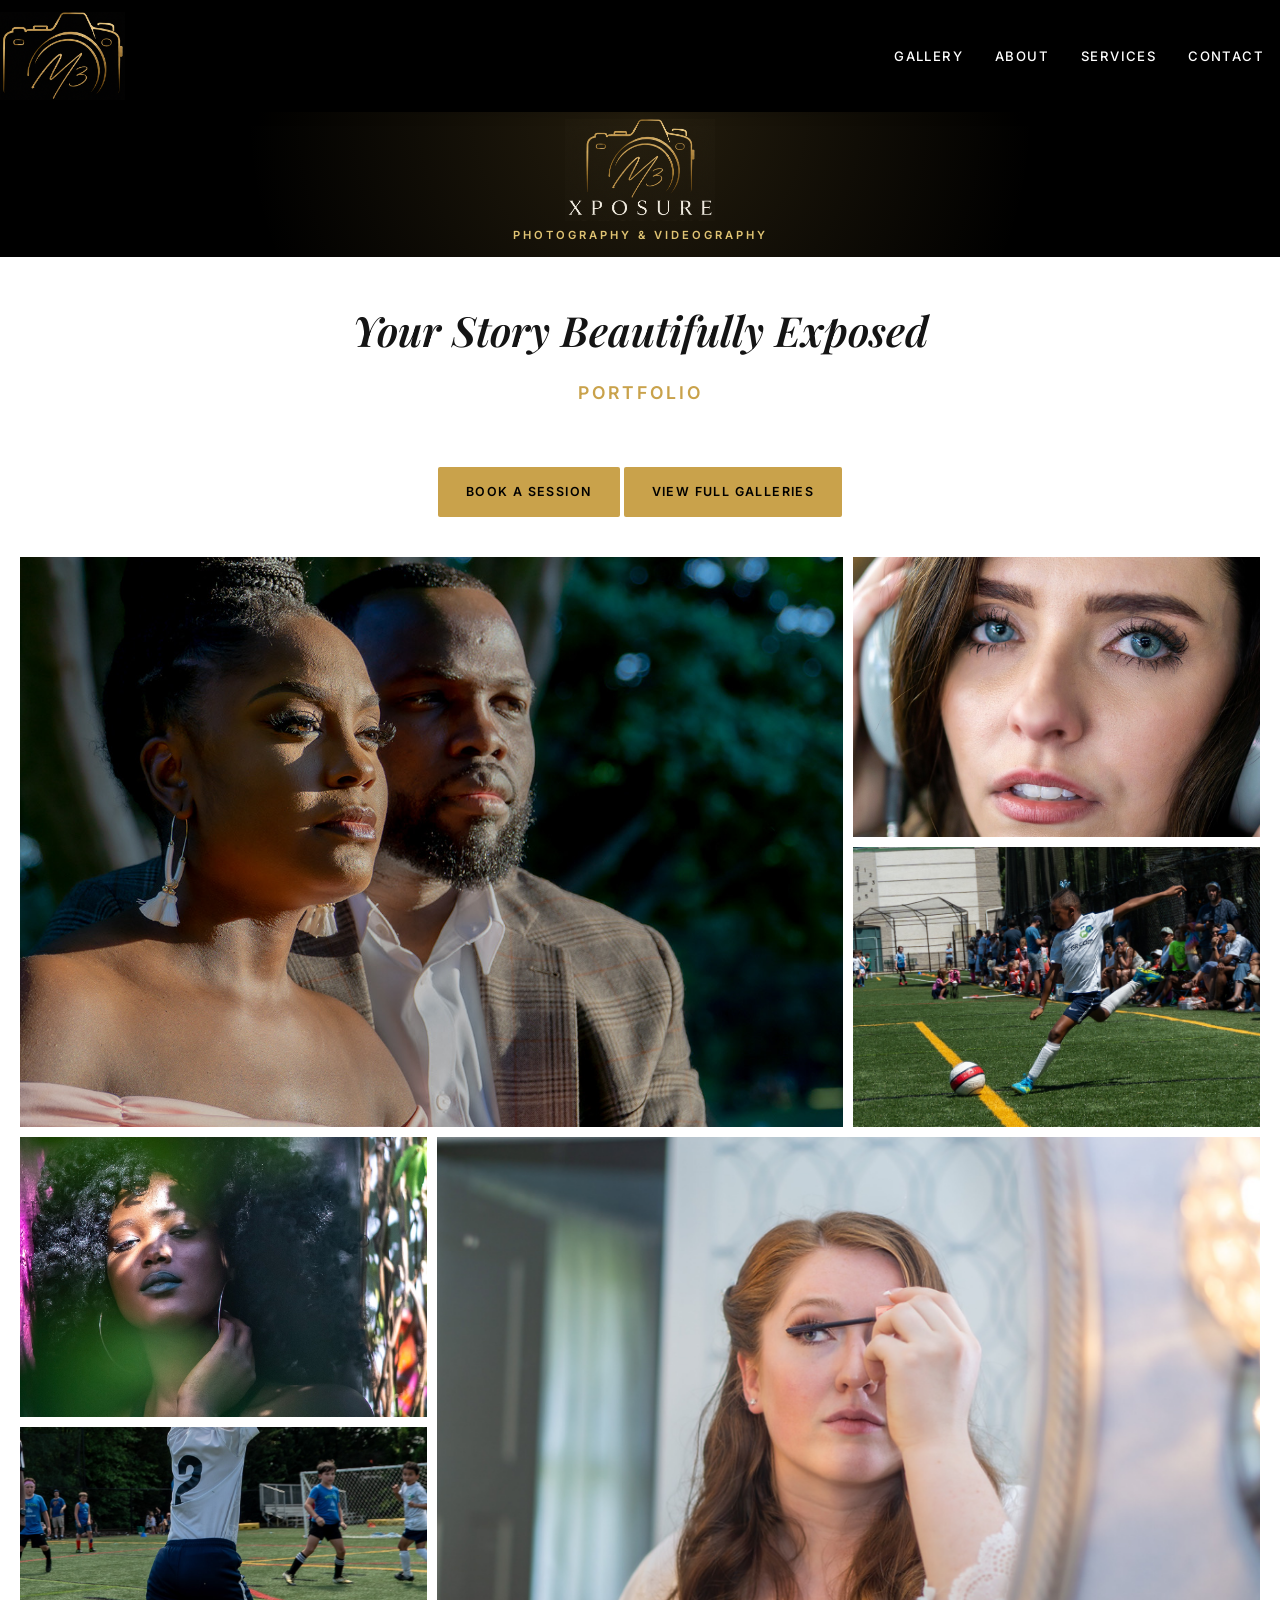
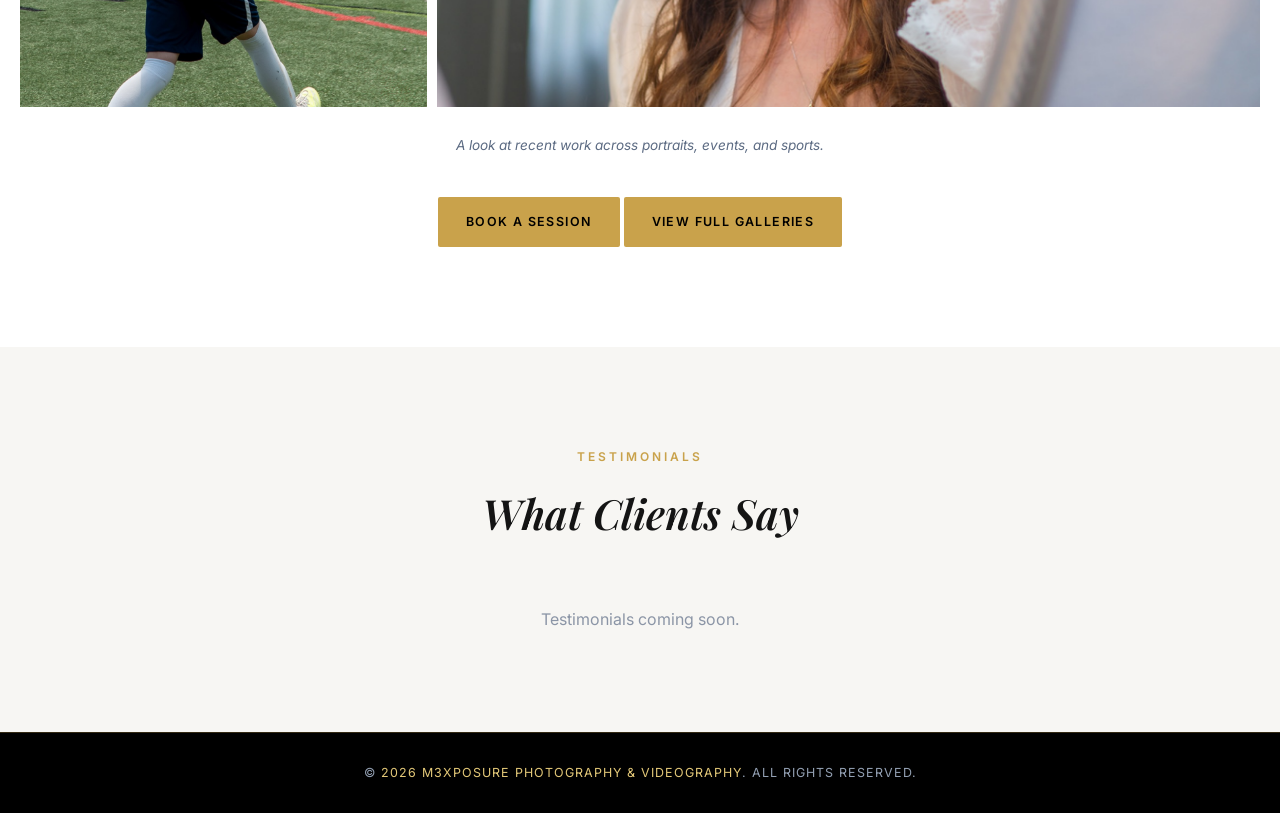
==== index.html @ 18ce94cc "Initial commit of business website Co-Authored-By: Claude Sonnet 5 <noreply@anthropic.com>" ====
<!DOCTYPE html>
<html lang="en">
<head>
<meta charset="UTF-8">
<meta name="viewport" content="width=device-width, initial-scale=1.0">
<title>M3xposure Photography & Videography</title>
<meta name="description" content="M3xposure Photography & Videography — portraits, sports, events, and video production.">
<link rel="preconnect" href="https://fonts.googleapis.com">
<link rel="preconnect" href="https://fonts.gstatic.com" crossorigin>
<link href="https://fonts.googleapis.com/css2?family=Playfair+Display:ital,wght@0,500;0,600;0,700;1,500;1,600&family=Inter:wght@400;500;600&display=swap" rel="stylesheet">
<link rel="stylesheet" href="styles.css">
</head>
<body>

<header>
  <nav>
    <a href="index.html" class="logo"><img src="images/logos/logo-icon-only.png" alt="M3xposure Photography & Videography"></a>
    <button class="nav-toggle" id="navToggle" aria-label="Toggle menu">
      <span></span><span></span><span></span>
    </button>
    <ul class="nav-links" id="navLinks">
      <li><a href="gallery.html">Gallery</a></li>
      <li><a href="about.html">About</a></li>
      <li><a href="services.html">Services</a></li>
      <li><a href="contact.html">Contact</a></li>
    </ul>
  </nav>
</header>

<section class="hero" id="top">
  <div class="container">
    <img src="images/logos/logo-mark.png" alt="M3xposure Photography & Videography" class="hero-logo">
    <div class="hero-eyebrow">Photography &amp; Videography</div>
  </div>
</section>

<section class="gallery" id="gallery">
  <div class="container">
    <div class="section-header">
      <h2>Your Story Beautifully Exposed</h2>
      <div class="eyebrow">Portfolio</div>
    </div>

    <div style="text-align:center; margin-bottom: 40px;">
      <a href="contact.html" class="btn">Book a Session</a>
      <a href="gallery.html" class="btn">View Full Galleries</a>
    </div>

    <div class="gallery-grid">
      <a href="gallery-engagement.html" class="gallery-item teaser large">
        <img src="images/portrait-4.jpeg" alt="Couple close-up portrait" loading="eager">
        <span class="gallery-caption">Couple close-up portrait</span>
      </a>
      <a href="gallery-portraits.html" class="gallery-item teaser">
        <img src="images/portrait-1.jpeg" alt="Close-up portrait" loading="lazy">
        <span class="gallery-caption">Close-up portrait</span>
      </a>
      <a href="gallery-sports.html" class="gallery-item teaser">
        <img src="images/sports-1.jpg" alt="Youth soccer player kicking the ball" loading="lazy">
        <span class="gallery-caption">Youth soccer player kicking the ball</span>
      </a>
      <a href="gallery-portraits.html" class="gallery-item teaser">
        <img src="images/portrait-2.jpeg" alt="Moody portrait among greenery" loading="lazy">
        <span class="gallery-caption">Moody portrait among greenery</span>
      </a>
      <a href="gallery-wedding.html" class="gallery-item teaser large">
        <img src="images/event-3.jpeg" alt="Bride getting ready before the ceremony" loading="lazy">
        <span class="gallery-caption">Bride getting ready before the ceremony</span>
      </a>
      <a href="gallery-sports.html" class="gallery-item teaser">
        <img src="images/sports-2.jpg" alt="Youth soccer player throwing the ball in" loading="lazy">
        <span class="gallery-caption">Youth soccer player throwing the ball in</span>
      </a>
    </div>
    <p class="gallery-note">A look at recent work across portraits, events, and sports.</p>
    <div style="text-align:center; margin-top: 40px;">
      <a href="contact.html" class="btn">Book a Session</a>
      <a href="gallery.html" class="btn">View Full Galleries</a>
    </div>
  </div>
</section>

<section class="testimonials">
  <div class="container">
    <div class="section-header">
      <div class="eyebrow">Testimonials</div>
      <h2>What Clients Say</h2>
    </div>
    <div class="testimonials-grid" id="testimonialsContainer">
      <p style="text-align:center; color:#8b95a6;">Loading testimonials&hellip;</p>
    </div>
  </div>
</section>

<footer>
  &copy; <span id="year"></span> <span>M3xposure Photography &amp; Videography</span>. All rights reserved.
</footer>

<script>
  document.getElementById('year').textContent = new Date().getFullYear();
  const navToggle = document.getElementById('navToggle');
  const navLinks = document.getElementById('navLinks');
  navToggle.addEventListener('click', () => navLinks.classList.toggle('open'));
  navLinks.querySelectorAll('a').forEach(a => a.addEventListener('click', () => navLinks.classList.remove('open')));

  // Scroll-reveal for gallery teaser tiles
  const galleryItems = Array.from(document.querySelectorAll('.gallery-item'));
  galleryItems.forEach((item, i) => {
    item.style.transitionDelay = `${Math.min(i, 8) * 60}ms`;
  });
  const revealObserver = new IntersectionObserver((entries) => {
    entries.forEach(entry => {
      if (entry.isIntersecting) {
        entry.target.classList.add('in-view');
        revealObserver.unobserve(entry.target);
      }
    });
  }, { threshold: 0.15 });
  galleryItems.forEach(item => revealObserver.observe(item));

  // Testimonials are managed in a Google Sheet and pulled in live.
  // Sheet: https://docs.google.com/spreadsheets/d/1S-vh4i9EwdveMqgBvm0Lx_G8sCUPp89YE8kGqZg_XdQ/edit
  const TESTIMONIALS_CSV_URL = 'https://docs.google.com/spreadsheets/d/1S-vh4i9EwdveMqgBvm0Lx_G8sCUPp89YE8kGqZg_XdQ/export?format=csv';

  function parseCSV(text) {
    const rows = [];
    let row = [], field = '', inQuotes = false;
    for (let i = 0; i < text.length; i++) {
      const c = text[i];
      if (inQuotes) {
        if (c === '"') {
          if (text[i + 1] === '"') { field += '"'; i++; }
          else { inQuotes = false; }
        } else {
          field += c;
        }
      } else if (c === '"') {
        inQuotes = true;
      } else if (c === ',') {
        row.push(field); field = '';
      } else if (c === '\n') {
        row.push(field); rows.push(row); row = []; field = '';
      } else if (c === '\r') {
        // skip
      } else {
        field += c;
      }
    }
    if (field.length || row.length) { row.push(field); rows.push(row); }
    return rows.filter(r => r.some(cell => cell.trim() !== ''));
  }

  function escapeHTML(str) {
    return String(str).replace(/[&<>"']/g, (c) => ({
      '&': '&amp;', '<': '&lt;', '>': '&gt;', '"': '&quot;', "'": '&#39;'
    }[c]));
  }

  function renderTestimonials(rows) {
    const header = rows[0].map(h => h.trim().toLowerCase());
    const idx = {
      name: header.indexOf('name'),
      type: header.indexOf('sessiontype'),
      quote: header.indexOf('quote')
    };
    const container = document.getElementById('testimonialsContainer');
    container.innerHTML = rows.slice(1).map((r) => {
      const name = (r[idx.name] || '').trim();
      const type = (r[idx.type] || '').trim();
      const quote = (r[idx.quote] || '').trim();
      return `<div class="testimonial-card">
        <p class="testimonial-quote">&ldquo;${escapeHTML(quote)}&rdquo;</p>
        <span class="testimonial-name">${escapeHTML(name)}</span>
        ${type ? `<span class="testimonial-type">${escapeHTML(type)}</span>` : ''}
      </div>`;
    }).join('');
  }

  fetch(TESTIMONIALS_CSV_URL + '&_=' + Date.now())
    .then((res) => {
      if (!res.ok) throw new Error('Network response was not ok');
      return res.text();
    })
    .then((text) => renderTestimonials(parseCSV(text)))
    .catch(() => {
      document.getElementById('testimonialsContainer').innerHTML =
        '<p style="text-align:center; color:#8b95a6;">Testimonials coming soon.</p>';
    });
</script>

</body>
</html>
---- styles.css ----
:root {
  --navy: #141414;
  --navy-dark: #000000;
  --gold: #c9a24b;
  --gold-light: #e3c878;
  --white: #ffffff;
  --off-white: #f7f6f3;
  --text-muted: #5b6a82;
}

* { box-sizing: border-box; margin: 0; padding: 0; }

html { scroll-behavior: smooth; }

body {
  font-family: 'Inter', -apple-system, BlinkMacSystemFont, sans-serif;
  color: var(--navy);
  background: var(--white);
  line-height: 1.6;
}

h1, h2, h3 {
  font-family: 'Playfair Display', serif;
  font-weight: 600;
}

a { text-decoration: none; color: inherit; }

img { max-width: 100%; display: block; }

.container {
  max-width: 1100px;
  margin: 0 auto;
  padding: 0 24px;
}

/* NAV */
header {
  position: sticky;
  top: 0;
  z-index: 100;
  background: var(--navy-dark);
  box-shadow: 0 2px 12px rgba(0,0,0,0.15);
}

nav {
  display: flex;
  align-items: center;
  justify-content: space-between;
  max-width: 1300px;
  margin: 0 auto;
  padding: 12px 16px;
}

.logo {
  display: flex;
  align-items: center;
  margin-left: -16px;
}

.logo img {
  height: 88px;
  width: auto;
  display: block;
}

.nav-links {
  display: flex;
  gap: 32px;
  list-style: none;
}

.nav-links a {
  color: var(--white);
  font-weight: 500;
  font-size: 0.82rem;
  text-transform: uppercase;
  letter-spacing: 1.4px;
  transition: color 0.2s ease;
}

.nav-links a:hover { color: var(--gold-light); }
.nav-links a.active { color: var(--gold-light); }

.nav-toggle {
  display: none;
  flex-direction: column;
  gap: 5px;
  background: none;
  border: none;
  cursor: pointer;
  padding: 4px;
}

.nav-toggle span {
  width: 24px;
  height: 2px;
  background: var(--white);
  display: block;
}

/* HERO */
.hero {
  background: #000;
  color: var(--white);
  text-align: center;
  padding: 7px 24px 6px;
  position: relative;
  overflow: hidden;
}

.hero::after {
  content: "";
  position: absolute;
  inset: 0;
  background: radial-gradient(circle at 50% 0%, rgba(201,162,75,0.18), transparent 60%);
  pointer-events: none;
}

.hero-eyebrow {
  color: var(--gold-light);
  letter-spacing: 3px;
  text-transform: uppercase;
  font-size: 0.7rem;
  font-weight: 600;
  margin-bottom: 6px;
  position: relative;
}

.hero h1 {
  font-family: 'Playfair Display', serif;
  font-style: italic;
  font-size: clamp(1.5rem, 3.2vw, 2.3rem);
  font-weight: 600;
  margin-bottom: 10px;
  letter-spacing: 0.2px;
  position: relative;
}

.hero p {
  font-size: clamp(0.68rem, 1vw, 0.78rem);
  color: #d6dce6;
  max-width: 560px;
  margin: 0 auto 14px;
  position: relative;
}

.hero-logo {
  display: block;
  width: min(150px, 28%);
  margin: 0 auto 6px;
  mix-blend-mode: screen;
  position: relative;
}

.hero .btn,
.hero .btn-outline { position: relative; }

/* Smaller hero variant used on secondary pages like Services */
.page-hero {
  padding: 40px 24px 28px;
  background-image:
    linear-gradient(180deg, rgba(0,0,0,0.72) 0%, rgba(10,10,10,0.6) 45%, rgba(0,0,0,0.88) 100%),
    url('images/portrait-2.jpeg');
  background-position: center 30%;
}

.page-hero h1 { font-size: clamp(1.5rem, 3.2vw, 2.3rem); }
.page-hero p { margin-bottom: 0; }

.hero-about {
  background-image:
    linear-gradient(180deg, rgba(0,0,0,0.72) 0%, rgba(10,10,10,0.6) 45%, rgba(0,0,0,0.88) 100%),
    url('images/event-4.jpeg');
  background-position: center 30%;
}

.hero-contact {
  background-image:
    linear-gradient(180deg, rgba(0,0,0,0.72) 0%, rgba(10,10,10,0.6) 45%, rgba(0,0,0,0.88) 100%),
    url('images/event-1.jpeg');
  background-position: center 22%;
}

.hero-gallery {
  background-image:
    linear-gradient(180deg, rgba(0,0,0,0.72) 0%, rgba(10,10,10,0.6) 45%, rgba(0,0,0,0.88) 100%),
    url('images/portrait-1.jpeg');
  background-position: center 25%;
}

.hero-portraits {
  background-image:
    linear-gradient(180deg, rgba(0,0,0,0.72) 0%, rgba(10,10,10,0.6) 45%, rgba(0,0,0,0.88) 100%),
    url('images/portrait-4.jpeg');
  background-position: center 25%;
}

.hero-sports {
  background-image:
    linear-gradient(180deg, rgba(0,0,0,0.72) 0%, rgba(10,10,10,0.6) 45%, rgba(0,0,0,0.88) 100%),
    url('images/sports-3.jpg');
  background-position: center 35%;
}

.hero-events {
  background-image:
    linear-gradient(180deg, rgba(0,0,0,0.72) 0%, rgba(10,10,10,0.6) 45%, rgba(0,0,0,0.88) 100%),
    url('images/event-5.jpeg');
  background-position: center 25%;
}

.btn {
  display: inline-block;
  background: var(--gold);
  color: var(--navy-dark);
  font-weight: 600;
  font-size: 0.78rem;
  text-transform: uppercase;
  letter-spacing: 1.4px;
  padding: 15px 28px;
  border-radius: 2px;
  transition: background 0.2s ease, transform 0.2s ease;
}

.btn:hover {
  background: var(--gold-light);
  transform: translateY(-2px);
}

.btn-outline {
  display: inline-block;
  border: 1px solid var(--gold);
  color: var(--gold-light);
  font-weight: 600;
  font-size: 0.78rem;
  text-transform: uppercase;
  letter-spacing: 1.4px;
  padding: 14px 26px;
  border-radius: 2px;
  margin-left: 14px;
  transition: background 0.2s ease;
}

.btn-outline:hover { background: rgba(201,162,75,0.12); }

/* SECTION SHARED */
section { padding: 100px 0; }

.hero + section { padding-top: 40px; }

.section-header {
  text-align: center;
  max-width: 620px;
  margin: 0 auto 60px;
}

.eyebrow {
  color: var(--gold);
  text-transform: uppercase;
  letter-spacing: 3px;
  font-size: 0.75rem;
  font-weight: 600;
  margin-bottom: 14px;
}

#gallery .eyebrow { font-size: 1.1rem; }

.section-header h2 {
  font-size: clamp(1.9rem, 3.5vw, 2.6rem);
  font-style: italic;
  margin-bottom: 16px;
}

.section-header p { color: var(--text-muted); font-size: 1.05rem; }

/* ABOUT */
.about {
  background: var(--off-white);
}

.about-content {
  max-width: 700px;
  margin: 0 auto;
  text-align: center;
}

.about-content p {
  color: var(--text-muted);
  font-size: 1.08rem;
  margin-bottom: 20px;
}

.about-stats {
  display: flex;
  justify-content: center;
  margin-top: 52px;
  flex-wrap: wrap;
}

.stat {
  padding: 0 40px;
  border-left: 1px solid #ddd8cc;
}

.stat:first-child { border-left: none; }

.stat h3 {
  color: var(--navy);
  font-size: 2.1rem;
  font-style: italic;
  font-weight: 600;
}

.stat span {
  color: var(--gold);
  font-weight: 600;
  font-size: 0.78rem;
  text-transform: uppercase;
  letter-spacing: 1.4px;
}

/* GALLERY */
.gallery { background: var(--white); }

#gallery .container {
  max-width: 1440px;
  padding: 0 20px;
}

#gallery .gallery-grid {
  grid-auto-rows: 280px;
}

.gallery-grid {
  display: grid;
  grid-template-columns: repeat(3, 1fr);
  grid-auto-rows: 240px;
  grid-auto-flow: dense;
  gap: 10px;
}

.gallery-item {
  position: relative;
  display: block;
  overflow: hidden;
  cursor: zoom-in;
  opacity: 0;
  transform: translateY(24px);
  transition: opacity 0.6s ease, transform 0.6s ease, box-shadow 0.3s ease;
}

.gallery-item.teaser { cursor: pointer; }

.gallery-item.in-view {
  opacity: 1;
  transform: translateY(0);
}

.gallery-item.large { grid-column: span 2; grid-row: span 2; }

.gallery-item:hover { box-shadow: 0 16px 34px rgba(0,0,0,0.4); }

.gallery-item img {
  position: absolute;
  inset: 0;
  width: 100%;
  height: 100%;
  object-fit: cover;
  object-position: center;
  transition: transform 0.5s ease;
}

.gallery-item::after {
  content: "";
  position: absolute;
  inset: 0;
  background: linear-gradient(180deg, transparent 55%, rgba(0,0,0,0.8) 100%);
  opacity: 0;
  transition: opacity 0.3s ease;
  pointer-events: none;
}

.gallery-item:hover::after,
.gallery-item:focus-visible::after {
  opacity: 1;
}

.gallery-caption {
  position: absolute;
  left: 18px;
  right: 18px;
  bottom: 16px;
  z-index: 1;
  color: var(--white);
  font-size: 0.85rem;
  font-weight: 500;
  opacity: 0;
  transform: translateY(8px);
  transition: opacity 0.3s ease, transform 0.3s ease;
  pointer-events: none;
}

.gallery-item:hover .gallery-caption,
.gallery-item:focus-visible .gallery-caption {
  opacity: 1;
  transform: translateY(0);
}

.gallery-item img[src*="portrait-1"] { object-position: 53% 32%; }

.gallery-item:hover img { transform: scale(1.06); }

.gallery-note {
  text-align: center;
  color: var(--text-muted);
  font-size: 0.85rem;
  margin-top: 28px;
  font-style: italic;
}

/* LIGHTBOX */
.lightbox {
  position: fixed;
  inset: 0;
  background: rgba(0,0,0,0.94);
  display: none;
  align-items: center;
  justify-content: center;
  z-index: 1000;
  padding: 40px;
}

.lightbox.open { display: flex; }

.lightbox img {
  max-width: 100%;
  max-height: 86vh;
  object-fit: contain;
  box-shadow: 0 20px 60px rgba(0,0,0,0.5);
}

.lightbox-close,
.lightbox-prev,
.lightbox-next {
  position: absolute;
  background: none;
  border: none;
  color: var(--white);
  font-family: 'Playfair Display', serif;
  cursor: pointer;
  opacity: 0.75;
  transition: opacity 0.2s ease;
}

.lightbox-close:hover,
.lightbox-prev:hover,
.lightbox-next:hover { opacity: 1; color: var(--gold-light); }

.lightbox-close {
  top: 24px;
  right: 32px;
  font-size: 2rem;
}

.lightbox-prev,
.lightbox-next {
  top: 50%;
  transform: translateY(-50%);
  font-size: 2.4rem;
  padding: 12px;
}

.lightbox-prev { left: 12px; }
.lightbox-next { right: 12px; }

/* GALLERY CATEGORY HUB */
.category-grid {
  display: flex;
  flex-wrap: wrap;
  justify-content: center;
  gap: 20px;
}

.category-card {
  flex: 0 1 calc((100% - 40px) / 3);
  position: relative;
  display: block;
  aspect-ratio: 3 / 4;
  overflow: hidden;
  opacity: 0;
  transform: translateY(24px);
  transition: opacity 0.6s ease, transform 0.6s ease;
}

.category-card.in-view { opacity: 1; transform: translateY(0); }

.category-card img {
  position: absolute;
  inset: 0;
  width: 100%;
  height: 100%;
  object-fit: cover;
  transition: transform 0.5s ease;
}

.category-card:hover img { transform: scale(1.06); }

.category-card.placeholder {
  background: linear-gradient(160deg, var(--navy) 0%, var(--navy-dark) 100%);
  border: 1px solid rgba(201,162,75,0.3);
}

.category-card::after {
  content: "";
  position: absolute;
  inset: 0;
  background: linear-gradient(180deg, transparent 40%, rgba(0,0,0,0.8) 100%);
}

.category-label {
  position: absolute;
  left: 26px;
  right: 26px;
  bottom: 24px;
  z-index: 1;
  color: var(--white);
}

.category-label h3 {
  font-size: 1.6rem;
  font-style: italic;
  margin-bottom: 6px;
}

.category-label span {
  font-size: 0.72rem;
  text-transform: uppercase;
  letter-spacing: 1.6px;
  color: var(--gold-light);
  font-weight: 600;
}

@media (max-width: 720px) {
  .category-card { flex-basis: 100%; }
}

/* SERVICES */
.services-group { margin-bottom: 60px; }
.services-group:last-child { margin-bottom: 0; }

.services-group h3 {
  font-size: 1.2rem;
  font-style: italic;
  color: var(--navy);
  padding-bottom: 12px;
  margin-bottom: 26px;
  border-bottom: 1px solid #e7e5df;
  position: relative;
}

.services-group h3::after {
  content: "";
  position: absolute;
  left: 0;
  bottom: -1px;
  width: 46px;
  height: 2px;
  background: var(--gold);
}

.cards-grid {
  display: grid;
  grid-template-columns: repeat(auto-fit, minmax(260px, 1fr));
  gap: 1px;
  background: #e7e5df;
  border: 1px solid #e7e5df;
}

.card {
  background: var(--white);
  padding: 28px 26px;
  transition: background-color 0.3s ease, color 0.3s ease;
}

.card:hover,
.card:focus-visible {
  background-color: var(--gold);
}

.card:hover h4,
.card:hover .price,
.card:hover p,
.card:hover .note,
.card:focus-visible h4,
.card:focus-visible .price,
.card:focus-visible p,
.card:focus-visible .note {
  color: #000000;
}

.card-top {
  display: flex;
  justify-content: space-between;
  align-items: flex-start;
  gap: 12px;
  margin-bottom: 10px;
}

.card h4 {
  font-family: 'Playfair Display', serif;
  font-size: 1.15rem;
  color: var(--navy);
  font-weight: 600;
}

.price {
  color: var(--gold);
  font-weight: 600;
  font-size: 1.05rem;
  white-space: nowrap;
  font-family: 'Inter', sans-serif;
}

.card p {
  color: var(--text-muted);
  font-size: 0.92rem;
  margin-bottom: 8px;
}

.card .note {
  font-size: 0.82rem;
  color: #8b95a6;
  font-style: italic;
}

.addons-list {
  background: #e7e5df;
  border: 1px solid #e7e5df;
  display: flex;
  flex-direction: column;
  gap: 1px;
}

.addon-row {
  display: flex;
  justify-content: space-between;
  align-items: center;
  padding: 20px 26px;
  gap: 16px;
  flex-wrap: wrap;
  background: var(--white);
}

.addon-row div h4 {
  font-family: 'Playfair Display', serif;
  font-size: 1.05rem;
  color: var(--navy);
  font-weight: 600;
  margin-bottom: 4px;
}

.addon-row div p {
  font-size: 0.88rem;
  color: var(--text-muted);
}

/* TESTIMONIALS */
.testimonials { background: var(--off-white); }

.testimonials-grid {
  display: grid;
  grid-template-columns: repeat(auto-fit, minmax(280px, 1fr));
  gap: 28px;
  margin-top: 20px;
}

.testimonial-card {
  background: var(--white);
  border: 1px solid #e7e5df;
  padding: 32px 28px;
}

.testimonial-quote {
  font-family: 'Playfair Display', serif;
  font-style: italic;
  font-size: 1.05rem;
  color: var(--navy);
  line-height: 1.5;
  margin-bottom: 16px;
}

.testimonial-name {
  display: block;
  font-weight: 600;
  color: var(--navy);
  font-size: 0.92rem;
}

.testimonial-type {
  display: block;
  font-size: 0.72rem;
  text-transform: uppercase;
  letter-spacing: 1.4px;
  color: var(--gold);
  font-weight: 600;
  margin-top: 2px;
}

/* CONTACT */
.contact {
  background: linear-gradient(160deg, var(--navy) 0%, var(--navy-dark) 100%);
  color: var(--white);
  text-align: center;
}

.contact .section-header p { color: #c3cbd8; }

.contact-form {
  max-width: 640px;
  margin: 0 auto;
  text-align: left;
  background: rgba(255,255,255,0.04);
  border: 1px solid rgba(201,162,75,0.3);
  padding: 44px;
}

.form-row {
  display: grid;
  grid-template-columns: 1fr 1fr;
  gap: 20px;
}

.form-group {
  margin-bottom: 22px;
}

.form-group label {
  display: block;
  font-size: 0.75rem;
  text-transform: uppercase;
  letter-spacing: 1.4px;
  color: var(--gold-light);
  font-weight: 600;
  margin-bottom: 8px;
}

.form-group input,
.form-group select,
.form-group textarea {
  width: 100%;
  padding: 12px 14px;
  border-radius: 2px;
  border: 1px solid rgba(255,255,255,0.15);
  background: rgba(255,255,255,0.06);
  color: var(--white);
  font-family: 'Inter', sans-serif;
  font-size: 0.95rem;
}

.form-group input::placeholder,
.form-group textarea::placeholder { color: #8b95a6; }

.form-group input:focus,
.form-group select:focus,
.form-group textarea:focus {
  outline: none;
  border-color: var(--gold);
  background: rgba(255,255,255,0.09);
}

.form-group select option { background: var(--navy); color: var(--white); }

.form-group textarea { resize: vertical; min-height: 110px; }

.checkbox-group {
  display: flex;
  flex-wrap: wrap;
  gap: 10px 20px;
}

.checkbox-option {
  display: flex;
  align-items: center;
  gap: 8px;
  font-size: 0.88rem;
  color: var(--white);
  font-weight: 400;
  text-transform: none;
  letter-spacing: normal;
  cursor: pointer;
}

.checkbox-option input[type="checkbox"] {
  width: 16px;
  height: 16px;
  accent-color: var(--gold);
  cursor: pointer;
}

.contact-form .btn {
  width: 100%;
  border: none;
  cursor: pointer;
}

.form-status {
  margin-top: 16px;
  text-align: center;
  font-size: 0.9rem;
  color: var(--gold-light);
  min-height: 1.2em;
}

.contact-alt {
  text-align: center;
  margin-top: 26px;
  font-size: 0.85rem;
  color: #c3cbd8;
}

.contact-alt a { color: var(--gold-light); font-weight: 600; }

/* FOOTER */
footer {
  background: var(--navy-dark);
  color: #93a0b3;
  text-align: center;
  padding: 30px 24px;
  font-size: 0.78rem;
  text-transform: uppercase;
  letter-spacing: 1px;
  border-top: 1px solid rgba(201,162,75,0.25);
}

footer span { color: var(--gold-light); }

/* MOBILE */
@media (max-width: 720px) {
  .nav-links {
    position: absolute;
    top: 100%;
    left: 0;
    right: 0;
    background: var(--navy);
    flex-direction: column;
    align-items: center;
    gap: 0;
    max-height: 0;
    overflow: hidden;
    transition: max-height 0.3s ease;
  }
  .nav-links.open { max-height: 300px; }
  .nav-links li { width: 100%; text-align: center; }
  .nav-links a {
    display: block;
    padding: 16px;
    border-top: 1px solid rgba(255,255,255,0.08);
  }
  .nav-toggle { display: flex; }
  .hero { padding: 6px 20px 5px; }
  .btn-outline { margin-left: 0; margin-top: 12px; }
  .about-stats { gap: 8px; }
  .stat { padding: 0 20px; }
  section { padding: 68px 0; }
  .hero + section { padding-top: 26px; }
  .gallery-grid { grid-template-columns: repeat(2, 1fr); grid-auto-rows: 170px; }
  .gallery-item.large { grid-column: span 2; grid-row: span 1; }
  #gallery .container { padding: 0 12px; }
  #gallery .gallery-grid { grid-auto-rows: 190px; }
  .form-row { grid-template-columns: 1fr; }
  .contact-form { padding: 30px 22px; }
  .lightbox-prev, .lightbox-next { font-size: 1.8rem; }
  .lightbox { padding: 16px; }
}

@media (prefers-reduced-motion: reduce) {
  *, *::before, *::after {
    animation-duration: 0.01ms !important;
    animation-iteration-count: 1 !important;
    transition-duration: 0.01ms !important;
    scroll-behavior: auto !important;
  }
}
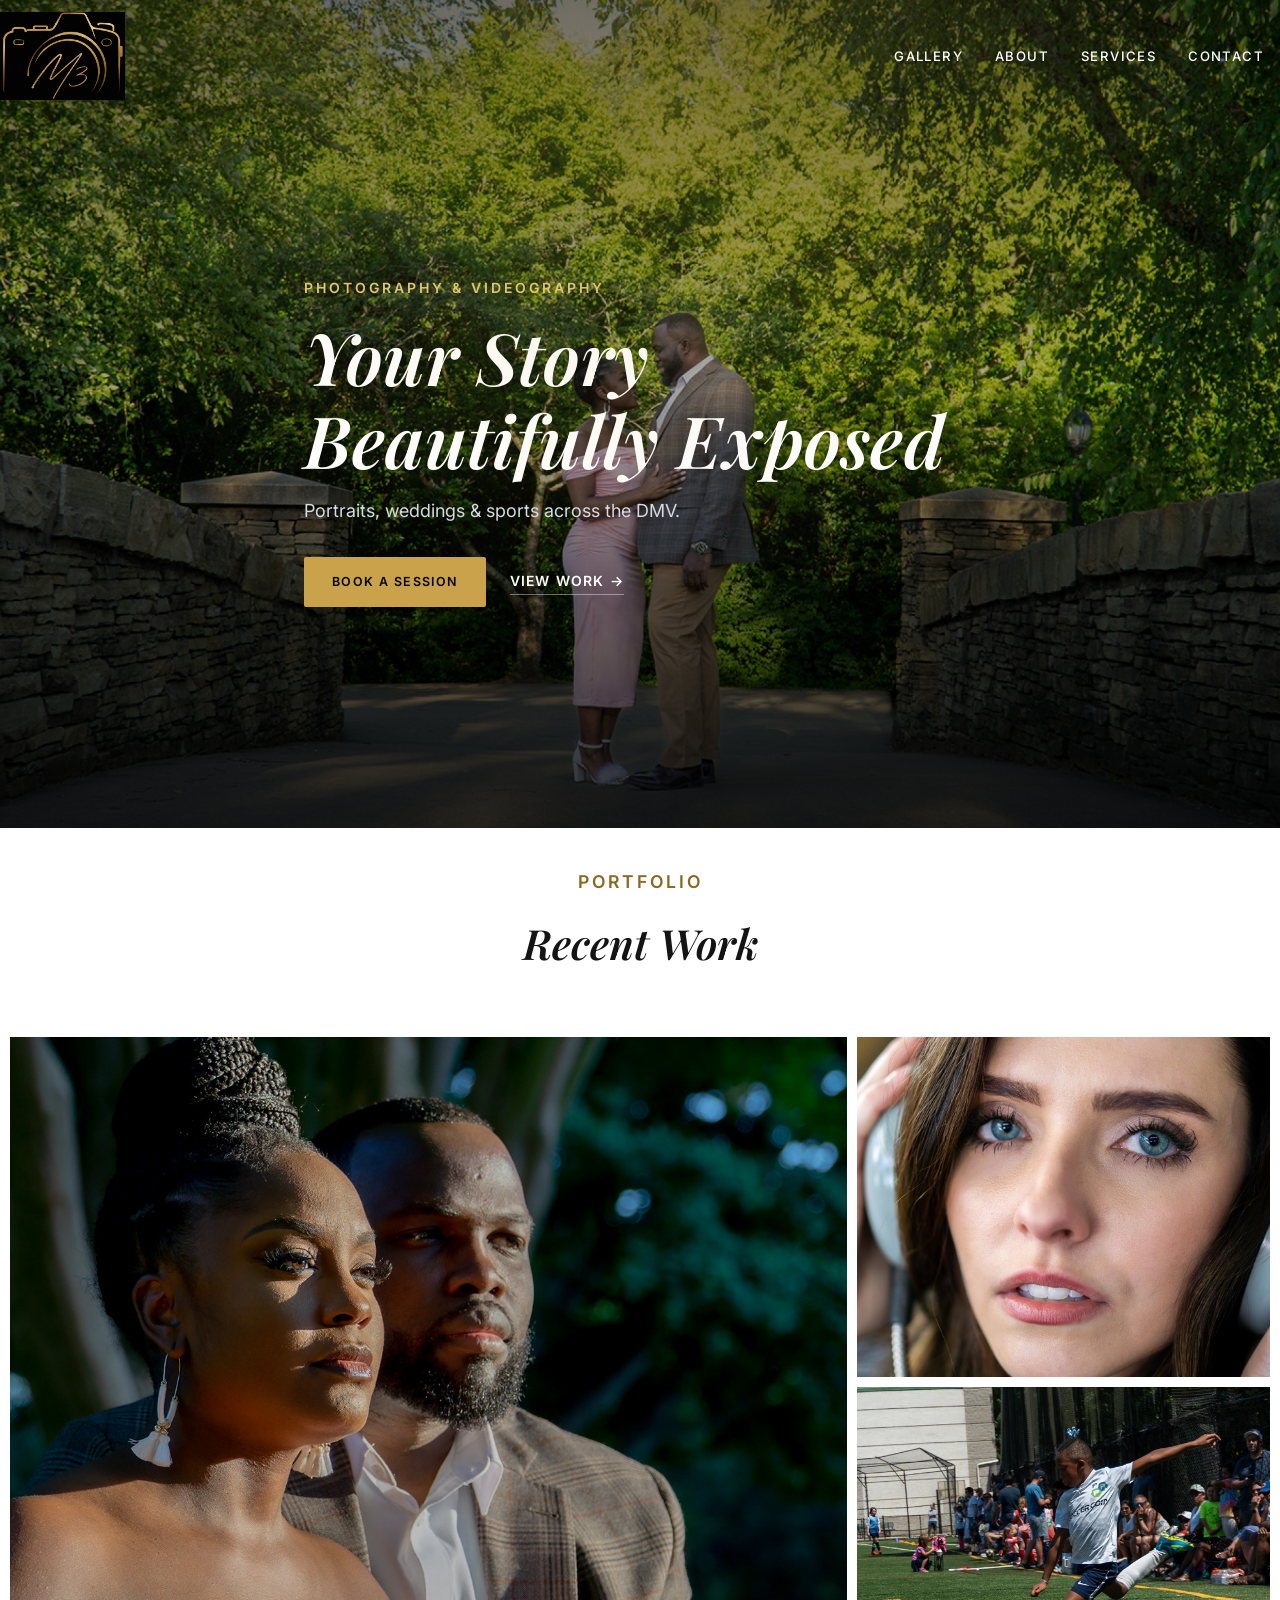
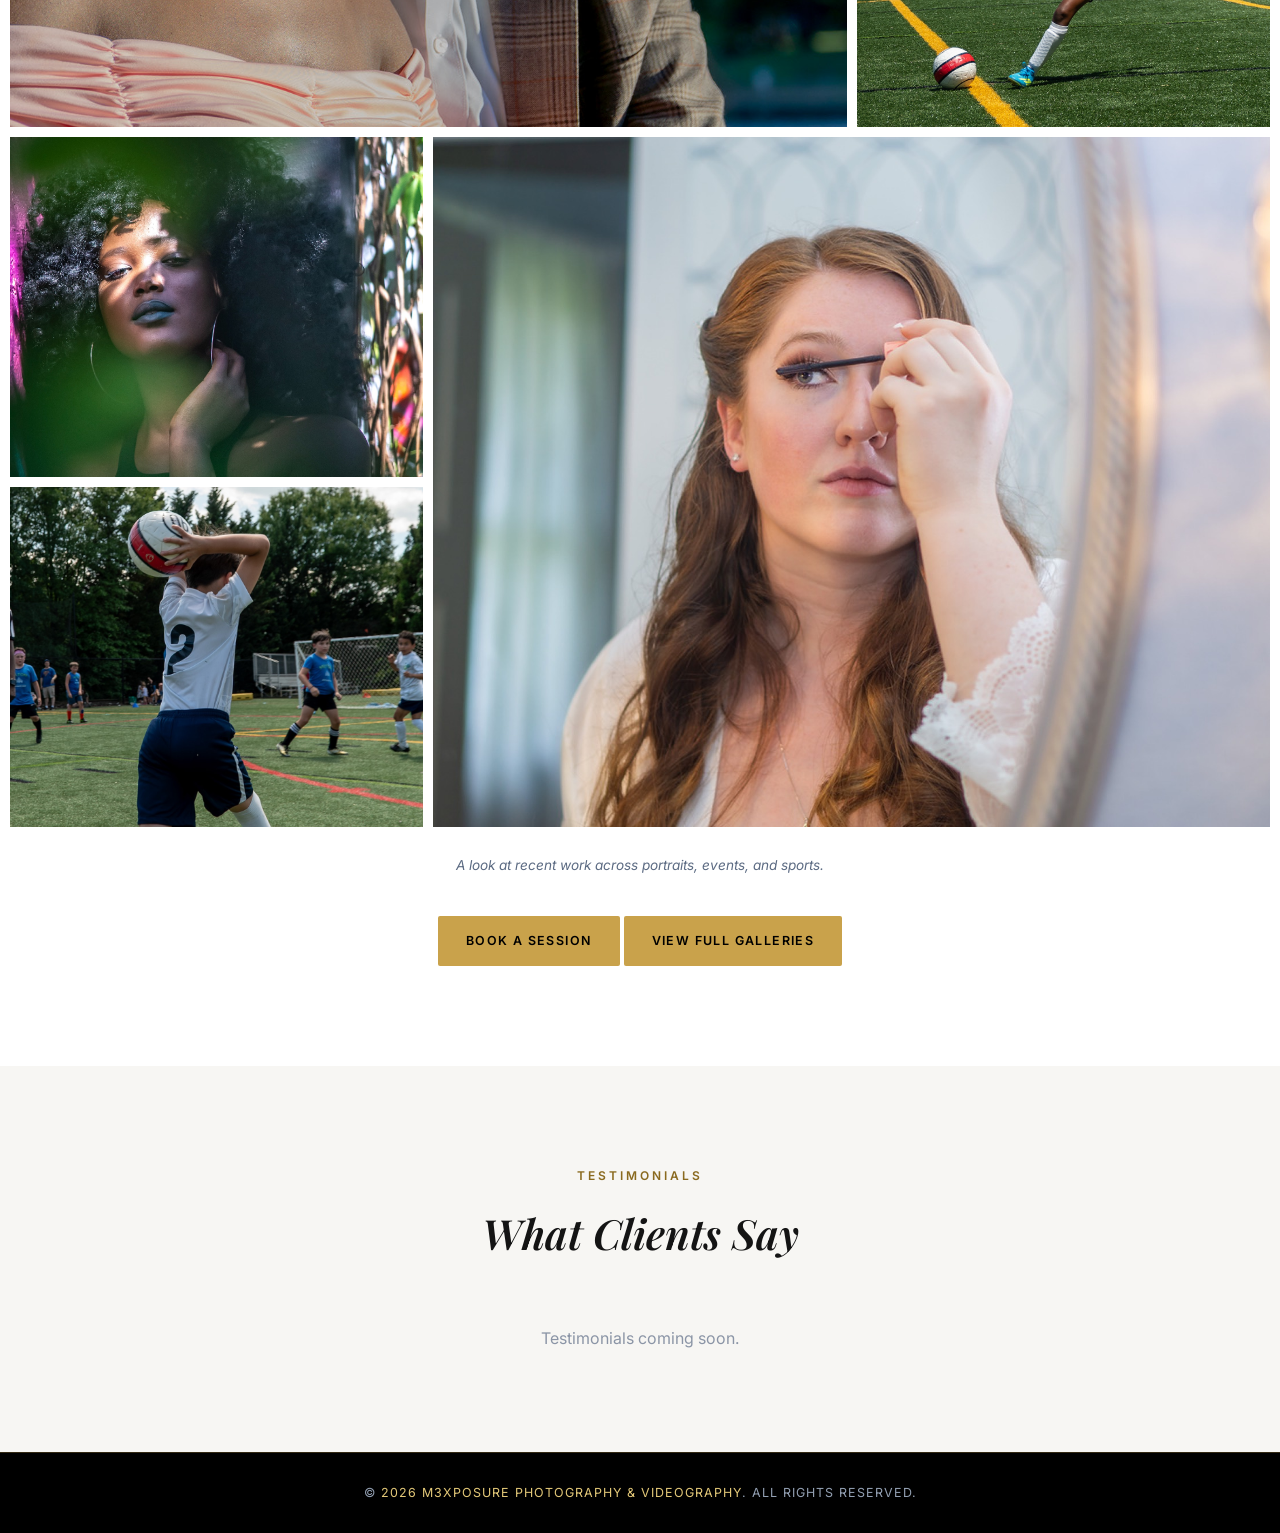
==== commit 097faee5: "Redesign homepage hero as full-bleed photo with transparent nav Replace the small logo-mark hero wit" ====
--- a/index.html
+++ b/index.html
@@ -10,7 +10,7 @@
 <link href="https://fonts.googleapis.com/css2?family=Playfair+Display:ital,wght@0,500;0,600;0,700;1,500;1,600&family=Inter:wght@400;500;600&display=swap" rel="stylesheet">
 <link rel="stylesheet" href="styles.css">
 </head>
-<body>
+<body class="home">
 
 <header>
   <nav>
@@ -27,49 +27,49 @@
   </nav>
 </header>
 
-<section class="hero" id="top">
+<section class="hero hero-home" id="top">
   <div class="container">
-    <img src="images/logos/logo-mark.png" alt="M3xposure Photography & Videography" class="hero-logo">
     <div class="hero-eyebrow">Photography &amp; Videography</div>
+    <h1>Your Story Beautifully Exposed</h1>
+    <p>Portraits, weddings &amp; sports across the DMV.</p>
+    <div class="hero-cta">
+      <a href="contact.html" class="btn">Book a Session</a>
+      <a href="gallery.html" class="text-link">View work &rarr;</a>
+    </div>
   </div>
 </section>
 
 <section class="gallery" id="gallery">
   <div class="container">
     <div class="section-header">
-      <h2>Your Story Beautifully Exposed</h2>
       <div class="eyebrow">Portfolio</div>
-    </div>
-
-    <div style="text-align:center; margin-bottom: 40px;">
-      <a href="contact.html" class="btn">Book a Session</a>
-      <a href="gallery.html" class="btn">View Full Galleries</a>
+      <h2>Recent Work</h2>
     </div>
 
     <div class="gallery-grid">
       <a href="gallery-engagement.html" class="gallery-item teaser large">
         <img src="images/portrait-4.jpeg" alt="Couple close-up portrait" loading="eager">
-        <span class="gallery-caption">Couple close-up portrait</span>
+        <span class="gallery-caption">Engagement</span>
       </a>
       <a href="gallery-portraits.html" class="gallery-item teaser">
         <img src="images/portrait-1.jpeg" alt="Close-up portrait" loading="lazy">
-        <span class="gallery-caption">Close-up portrait</span>
+        <span class="gallery-caption">Portraits</span>
       </a>
       <a href="gallery-sports.html" class="gallery-item teaser">
         <img src="images/sports-1.jpg" alt="Youth soccer player kicking the ball" loading="lazy">
-        <span class="gallery-caption">Youth soccer player kicking the ball</span>
+        <span class="gallery-caption">Sports</span>
       </a>
       <a href="gallery-portraits.html" class="gallery-item teaser">
         <img src="images/portrait-2.jpeg" alt="Moody portrait among greenery" loading="lazy">
-        <span class="gallery-caption">Moody portrait among greenery</span>
+        <span class="gallery-caption">Portraits</span>
       </a>
       <a href="gallery-wedding.html" class="gallery-item teaser large">
         <img src="images/event-3.jpeg" alt="Bride getting ready before the ceremony" loading="lazy">
-        <span class="gallery-caption">Bride getting ready before the ceremony</span>
+        <span class="gallery-caption">Wedding</span>
       </a>
       <a href="gallery-sports.html" class="gallery-item teaser">
         <img src="images/sports-2.jpg" alt="Youth soccer player throwing the ball in" loading="lazy">
-        <span class="gallery-caption">Youth soccer player throwing the ball in</span>
+        <span class="gallery-caption">Sports</span>
       </a>
     </div>
     <p class="gallery-note">A look at recent work across portraits, events, and sports.</p>
@@ -102,6 +102,12 @@
   const navLinks = document.getElementById('navLinks');
   navToggle.addEventListener('click', () => navLinks.classList.toggle('open'));
   navLinks.querySelectorAll('a').forEach(a => a.addEventListener('click', () => navLinks.classList.remove('open')));
+
+  // Transparent nav over the hero photo, solid once scrolled past it
+  const header = document.querySelector('header');
+  const toggleHeaderScrolled = () => header.classList.toggle('scrolled', window.scrollY > 40);
+  toggleHeaderScrolled();
+  window.addEventListener('scroll', toggleHeaderScrolled, { passive: true });
 
   // Scroll-reveal for gallery teaser tiles
   const galleryItems = Array.from(document.querySelectorAll('.gallery-item'));
--- a/styles.css
+++ b/styles.css
@@ -1,11 +1,88 @@
 :root {
+  /* ---- brand ---- */
   --navy: #141414;
   --navy-dark: #000000;
-  --gold: #c9a24b;
-  --gold-light: #e3c878;
   --white: #ffffff;
   --off-white: #f7f6f3;
-  --text-muted: #5b6a82;
+
+  /* gold, split by background luminance */
+  --gold: #c9a24b; /* dark backgrounds only — 8.75:1 on black */
+  --gold-light: #e3c878; /* dark backgrounds only */
+  --gold-on-light: #8a6a1f; /* light backgrounds — 4.9:1 on white */
+
+  /* ---- semantic ---- */
+  --surface: var(--white);
+  --surface-alt: var(--off-white);
+  --surface-inverse: var(--navy-dark);
+  --text: var(--navy);
+  --text-muted: #5b6a82; /* 5.48:1 on white */
+  --text-on-inverse: var(--white);
+  --accent-on-light: var(--gold-on-light);
+  --accent-on-dark: var(--gold);
+  --border: #e5e3de;
+  --focus-ring: #8a6a1f;
+
+  /* ---- spacing (8pt grid) ---- */
+  --space-1: 4px; --space-2: 8px; --space-3: 12px; --space-4: 16px;
+  --space-5: 24px; --space-6: 32px; --space-7: 48px; --space-8: 64px;
+  --space-9: 96px; --space-10: 128px;
+
+  /* ---- type scale (fluid) ---- */
+  --text-xs: 0.75rem;
+  --text-sm: 0.875rem;
+  --text-base: 1rem;
+  --text-lg: 1.125rem;
+  --text-xl: clamp(1.25rem, 1.1rem + 0.6vw, 1.5rem);
+  --text-2xl: clamp(1.5rem, 1.2rem + 1.2vw, 2rem);
+  --text-3xl: clamp(2rem, 1.5rem + 2.2vw, 3rem);
+  --text-display: clamp(2.5rem, 1.6rem + 4vw, 4.5rem);
+  --leading-tight: 1.15;
+  --leading-snug: 1.3;
+  --leading-body: 1.6;
+  --tracking-wide: 0.14em; /* uppercase eyebrows */
+
+  /* ---- radius / elevation ---- */
+  --radius-sm: 2px; --radius-md: 4px; --radius-lg: 8px;
+  --shadow-sm: 0 1px 2px rgb(0 0 0 / 0.06);
+  --shadow-md: 0 4px 12px rgb(0 0 0 / 0.10);
+  --shadow-lg: 0 12px 32px rgb(0 0 0 / 0.16);
+
+  /* ---- layout ---- */
+  --container: 1280px;
+  --container-nr: 720px; /* narrow — body copy, 45–75ch */
+  --gutter: var(--space-4);
+
+  /* ---- z-index (managed scale, no wars) ---- */
+  --z-base: 0; --z-dropdown: 10; --z-sticky: 20;
+  --z-overlay: 40; --z-modal: 50; --z-toast: 60;
+
+  /* ---- motion ---- */
+  --ease: cubic-bezier(0.4, 0, 0.2, 1);
+  --duration-fast: 150ms;
+  --duration-base: 250ms;
+  --duration-slow: 400ms;
+}
+
+@media (prefers-reduced-motion: reduce) {
+  *, *::before, *::after {
+    animation-duration: 0.01ms !important;
+    animation-iteration-count: 1 !important;
+    transition-duration: 0.01ms !important;
+    scroll-behavior: auto !important;
+  }
+}
+
+/* FOCUS */
+:where(a, button, input, select, textarea, [tabindex]):focus-visible {
+  outline: 2px solid var(--focus-ring);
+  outline-offset: 2px;
+  border-radius: var(--radius-sm);
+}
+
+/* on dark surfaces */
+nav :where(a, button):focus-visible,
+.hero :where(a, button):focus-visible {
+  outline-color: var(--gold-light);
 }
 
 * { box-sizing: border-box; margin: 0; padding: 0; }
@@ -145,16 +222,74 @@
   position: relative;
 }
 
-.hero-logo {
-  display: block;
-  width: min(150px, 28%);
-  margin: 0 auto 6px;
-  mix-blend-mode: screen;
-  position: relative;
-}
-
 .hero .btn,
 .hero .btn-outline { position: relative; }
+
+/* HOME HERO — full-bleed photo, transparent nav until scrolled */
+.hero-home {
+  min-height: 92vh;
+  display: flex;
+  align-items: center;
+  text-align: left;
+  padding: 152px 24px 96px;
+  background-image:
+    linear-gradient(180deg, rgba(0,0,0,0.6) 0%, rgba(0,0,0,0.32) 45%, rgba(0,0,0,0.8) 100%),
+    url('images/event-2.jpeg');
+  background-size: cover;
+  background-position: center 30%;
+}
+
+.hero-home .container { max-width: var(--container-nr); }
+
+.hero-home .hero-eyebrow { font-size: var(--text-sm); margin-bottom: var(--space-4); }
+
+.hero-home h1 {
+  font-size: var(--text-display);
+  line-height: var(--leading-tight);
+  margin-bottom: var(--space-4);
+}
+
+.hero-home p {
+  font-size: var(--text-lg);
+  max-width: 460px;
+  margin: 0 0 var(--space-6);
+}
+
+.hero-cta {
+  display: flex;
+  align-items: center;
+  gap: var(--space-5);
+  flex-wrap: wrap;
+  position: relative;
+}
+
+.text-link {
+  color: var(--white);
+  font-weight: 600;
+  font-size: var(--text-sm);
+  text-transform: uppercase;
+  letter-spacing: 1.2px;
+  border-bottom: 1px solid rgba(255,255,255,0.4);
+  padding-bottom: 2px;
+  transition: color var(--duration-fast) var(--ease), border-color var(--duration-fast) var(--ease);
+}
+
+.text-link:hover { color: var(--gold-light); border-color: var(--gold-light); }
+
+body.home header {
+  background: transparent;
+  box-shadow: none;
+  transition: background var(--duration-base) var(--ease), box-shadow var(--duration-base) var(--ease);
+}
+
+body.home header.scrolled {
+  background: var(--navy-dark);
+  box-shadow: 0 2px 12px rgba(0,0,0,0.15);
+}
+
+body.home .hero-home {
+  margin-top: -112px;
+}
 
 /* Smaller hero variant used on secondary pages like Services */
 .page-hero {
@@ -256,7 +391,7 @@
 }
 
 .eyebrow {
-  color: var(--gold);
+  color: var(--accent-on-light);
   text-transform: uppercase;
   letter-spacing: 3px;
   font-size: 0.75rem;
@@ -313,7 +448,7 @@
 }
 
 .stat span {
-  color: var(--gold);
+  color: var(--accent-on-light);
   font-weight: 600;
   font-size: 0.78rem;
   text-transform: uppercase;
@@ -324,12 +459,12 @@
 .gallery { background: var(--white); }
 
 #gallery .container {
-  max-width: 1440px;
-  padding: 0 20px;
+  max-width: 1800px;
+  padding: 0 10px;
 }
 
 #gallery .gallery-grid {
-  grid-auto-rows: 280px;
+  grid-auto-rows: 340px;
 }
 
 .gallery-grid {
@@ -409,6 +544,8 @@
 
 .gallery-item img[src*="portrait-1"] { object-position: 53% 32%; }
 
+.gallery-item img[src*="sports-2"] { object-position: 46% 20%; }
+
 .gallery-item:hover img { transform: scale(1.06); }
 
 .gallery-note {
@@ -615,7 +752,7 @@
 }
 
 .price {
-  color: var(--gold);
+  color: var(--accent-on-light);
   font-weight: 600;
   font-size: 1.05rem;
   white-space: nowrap;
@@ -702,7 +839,7 @@
   font-size: 0.72rem;
   text-transform: uppercase;
   letter-spacing: 1.4px;
-  color: var(--gold);
+  color: var(--accent-on-light);
   font-weight: 600;
   margin-top: 2px;
 }
@@ -715,6 +852,7 @@
 }
 
 .contact .section-header p { color: #c3cbd8; }
+.contact .eyebrow { color: var(--accent-on-dark); }
 
 .contact-form {
   max-width: 640px;
@@ -859,6 +997,11 @@
   }
   .nav-toggle { display: flex; }
   .hero { padding: 6px 20px 5px; }
+  .hero-home {
+    padding: 120px 20px 64px;
+    min-height: 80vh;
+  }
+  .hero-home .container { max-width: 100%; }
   .btn-outline { margin-left: 0; margin-top: 12px; }
   .about-stats { gap: 8px; }
   .stat { padding: 0 20px; }
@@ -873,12 +1016,3 @@
   .lightbox-prev, .lightbox-next { font-size: 1.8rem; }
   .lightbox { padding: 16px; }
 }
-
-@media (prefers-reduced-motion: reduce) {
-  *, *::before, *::after {
-    animation-duration: 0.01ms !important;
-    animation-iteration-count: 1 !important;
-    transition-duration: 0.01ms !important;
-    scroll-behavior: auto !important;
-  }
-}
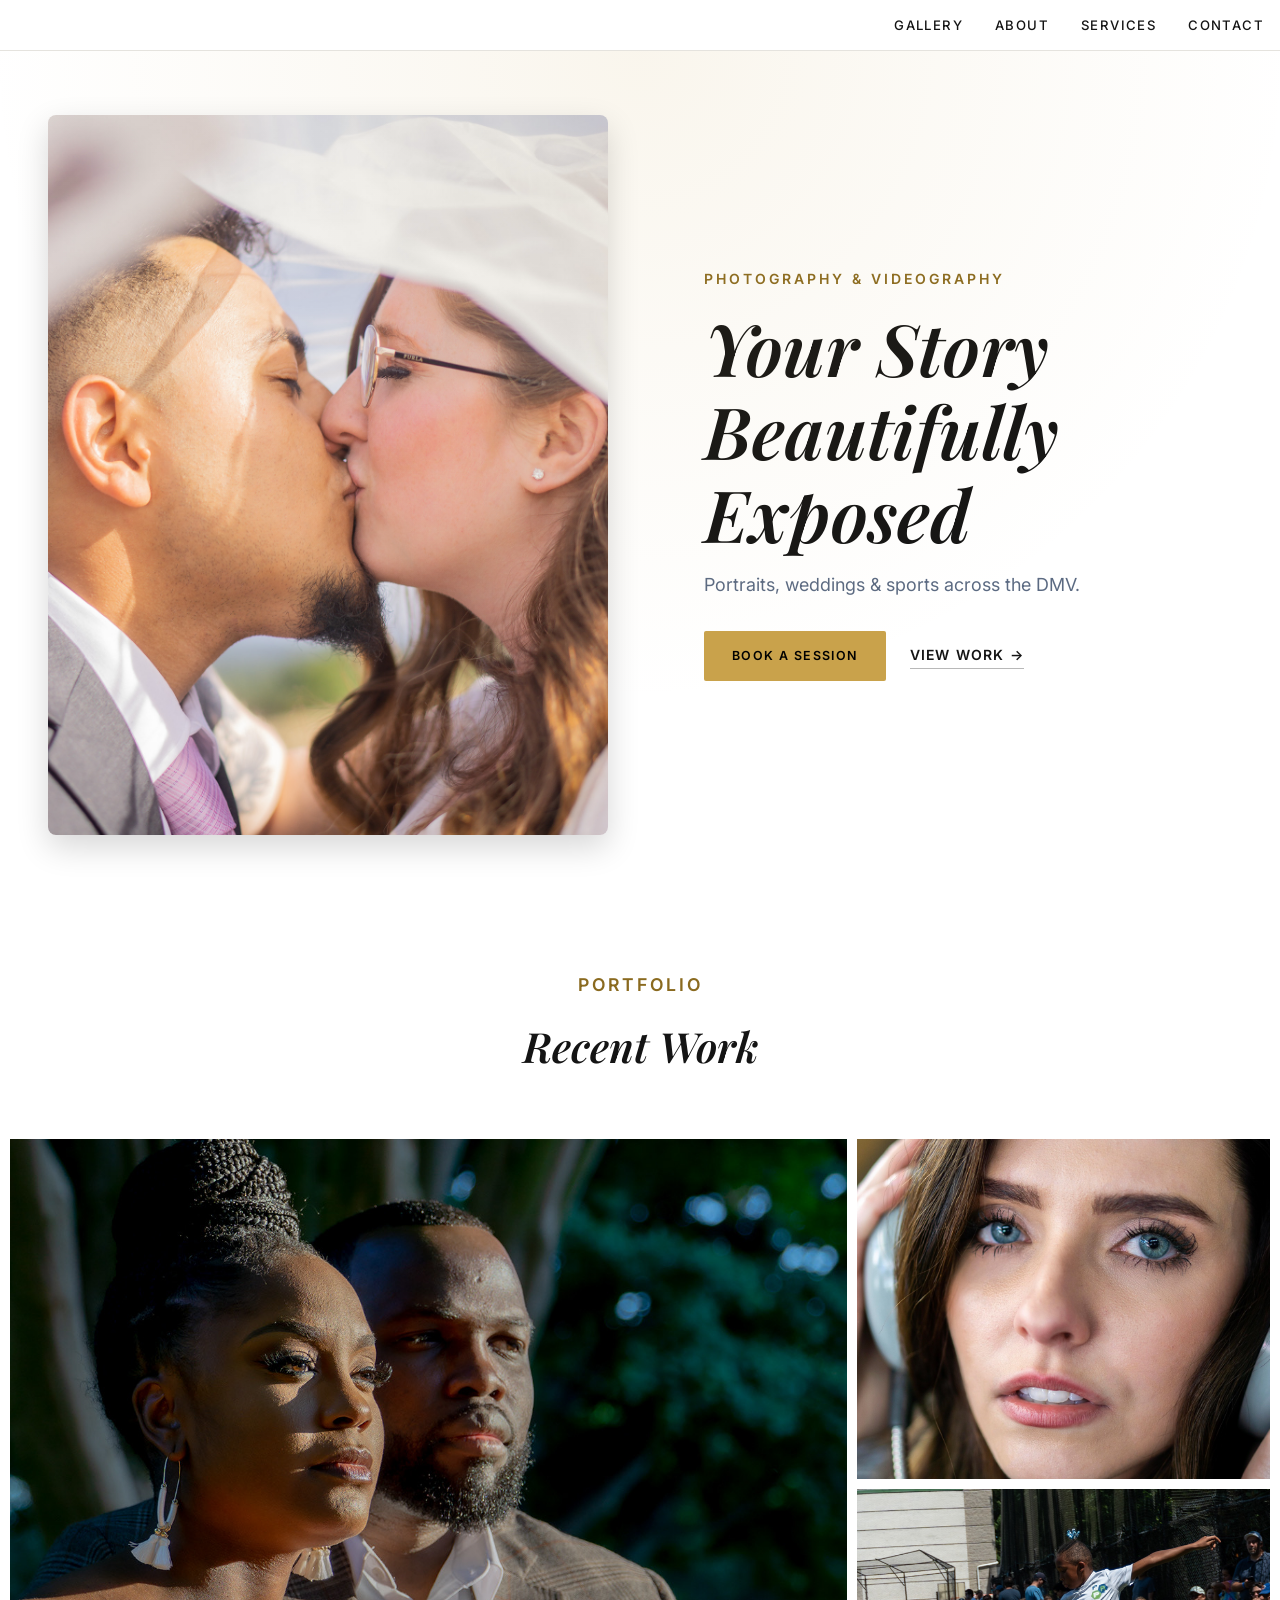
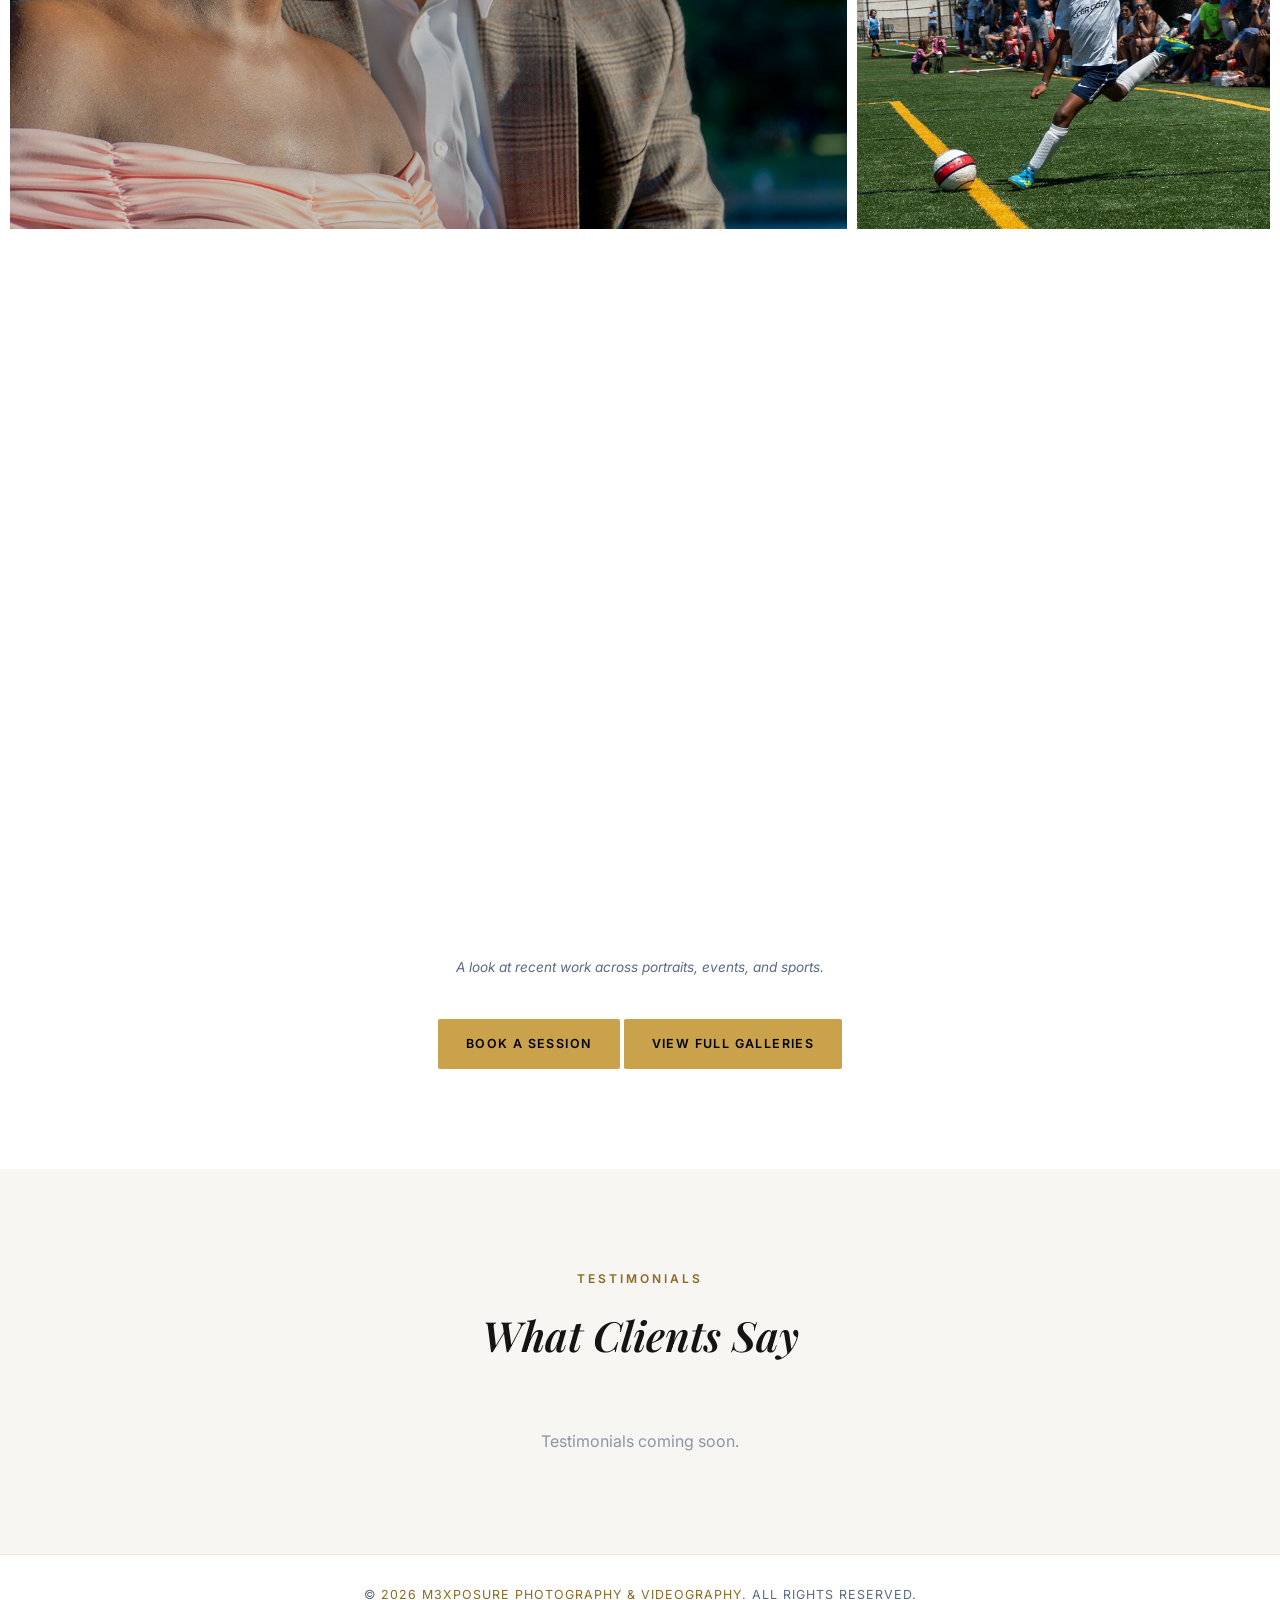
==== commit f802ccd4: "Switch site to white background theme and remove header logo Converts the header, hero banners, cont" ====
--- a/index.html
+++ b/index.html
@@ -14,7 +14,6 @@
 
 <header>
   <nav>
-    <a href="index.html" class="logo"><img src="images/logos/logo-icon-only.png" alt="M3xposure Photography & Videography"></a>
     <button class="nav-toggle" id="navToggle" aria-label="Toggle menu">
       <span></span><span></span><span></span>
     </button>
@@ -28,13 +27,18 @@
 </header>
 
 <section class="hero hero-home" id="top">
-  <div class="container">
-    <div class="hero-eyebrow">Photography &amp; Videography</div>
-    <h1>Your Story Beautifully Exposed</h1>
-    <p>Portraits, weddings &amp; sports across the DMV.</p>
-    <div class="hero-cta">
-      <a href="contact.html" class="btn">Book a Session</a>
-      <a href="gallery.html" class="text-link">View work &rarr;</a>
+  <div class="container hero-home-grid">
+    <div class="hero-media">
+      <img src="images/event-1.jpeg" alt="Bride and groom sharing a kiss under the veil" loading="eager">
+    </div>
+    <div class="hero-content">
+      <div class="hero-eyebrow">Photography &amp; Videography</div>
+      <h1>Your Story Beautifully Exposed</h1>
+      <p>Portraits, weddings &amp; sports across the DMV.</p>
+      <div class="hero-cta">
+        <a href="contact.html" class="btn">Book a Session</a>
+        <a href="gallery.html" class="text-link">View work &rarr;</a>
+      </div>
     </div>
   </div>
 </section>
--- a/styles.css
+++ b/styles.css
@@ -116,31 +116,20 @@
   position: sticky;
   top: 0;
   z-index: 100;
-  background: var(--navy-dark);
-  box-shadow: 0 2px 12px rgba(0,0,0,0.15);
+  background: var(--white);
+  border-bottom: 1px solid var(--border);
+  box-shadow: 0 1px 3px rgba(0,0,0,0.06);
 }
 
 nav {
   display: flex;
   align-items: center;
-  justify-content: space-between;
+  justify-content: flex-end;
   max-width: 1300px;
   margin: 0 auto;
   padding: 12px 16px;
 }
 
-.logo {
-  display: flex;
-  align-items: center;
-  margin-left: -16px;
-}
-
-.logo img {
-  height: 88px;
-  width: auto;
-  display: block;
-}
-
 .nav-links {
   display: flex;
   gap: 32px;
@@ -148,7 +137,7 @@
 }
 
 .nav-links a {
-  color: var(--white);
+  color: var(--text);
   font-weight: 500;
   font-size: 0.82rem;
   text-transform: uppercase;
@@ -156,8 +145,8 @@
   transition: color 0.2s ease;
 }
 
-.nav-links a:hover { color: var(--gold-light); }
-.nav-links a.active { color: var(--gold-light); }
+.nav-links a:hover { color: var(--accent-on-light); }
+.nav-links a.active { color: var(--accent-on-light); }
 
 .nav-toggle {
   display: none;
@@ -172,14 +161,14 @@
 .nav-toggle span {
   width: 24px;
   height: 2px;
-  background: var(--white);
+  background: var(--navy);
   display: block;
 }
 
 /* HERO */
 .hero {
-  background: #000;
-  color: var(--white);
+  background: var(--white);
+  color: var(--text);
   text-align: center;
   padding: 7px 24px 6px;
   position: relative;
@@ -190,12 +179,12 @@
   content: "";
   position: absolute;
   inset: 0;
-  background: radial-gradient(circle at 50% 0%, rgba(201,162,75,0.18), transparent 60%);
+  background: radial-gradient(circle at 50% 0%, rgba(201,162,75,0.10), transparent 60%);
   pointer-events: none;
 }
 
 .hero-eyebrow {
-  color: var(--gold-light);
+  color: var(--accent-on-light);
   letter-spacing: 3px;
   text-transform: uppercase;
   font-size: 0.7rem;
@@ -216,7 +205,7 @@
 
 .hero p {
   font-size: clamp(0.68rem, 1vw, 0.78rem);
-  color: #d6dce6;
+  color: var(--text-muted);
   max-width: 560px;
   margin: 0 auto 14px;
   position: relative;
@@ -227,19 +216,30 @@
 
 /* HOME HERO — full-bleed photo, transparent nav until scrolled */
 .hero-home {
-  min-height: 92vh;
   display: flex;
   align-items: center;
   text-align: left;
-  padding: 152px 24px 96px;
-  background-image:
-    linear-gradient(180deg, rgba(0,0,0,0.6) 0%, rgba(0,0,0,0.32) 45%, rgba(0,0,0,0.8) 100%),
-    url('images/event-2.jpeg');
-  background-size: cover;
-  background-position: center 30%;
-}
-
-.hero-home .container { max-width: var(--container-nr); }
+  padding: 64px 24px 96px;
+  background: var(--white);
+}
+
+.hero-home .container { max-width: var(--container); }
+
+.hero-home-grid {
+  display: grid;
+  grid-template-columns: minmax(0, 560px) 1fr;
+  gap: var(--space-9);
+  align-items: center;
+}
+
+.hero-media img {
+  width: 100%;
+  height: auto;
+  max-height: 720px;
+  object-fit: cover;
+  border-radius: var(--radius-lg);
+  box-shadow: var(--shadow-lg);
+}
 
 .hero-home .hero-eyebrow { font-size: var(--text-sm); margin-bottom: var(--space-4); }
 
@@ -264,86 +264,37 @@
 }
 
 .text-link {
-  color: var(--white);
+  color: var(--text);
   font-weight: 600;
   font-size: var(--text-sm);
   text-transform: uppercase;
   letter-spacing: 1.2px;
-  border-bottom: 1px solid rgba(255,255,255,0.4);
+  border-bottom: 1px solid rgba(20,20,20,0.3);
   padding-bottom: 2px;
   transition: color var(--duration-fast) var(--ease), border-color var(--duration-fast) var(--ease);
 }
 
-.text-link:hover { color: var(--gold-light); border-color: var(--gold-light); }
+.text-link:hover { color: var(--accent-on-light); border-color: var(--accent-on-light); }
 
 body.home header {
-  background: transparent;
+  background: var(--white);
   box-shadow: none;
   transition: background var(--duration-base) var(--ease), box-shadow var(--duration-base) var(--ease);
 }
 
 body.home header.scrolled {
-  background: var(--navy-dark);
-  box-shadow: 0 2px 12px rgba(0,0,0,0.15);
-}
-
-body.home .hero-home {
-  margin-top: -112px;
+  background: var(--white);
+  box-shadow: 0 1px 3px rgba(0,0,0,0.06);
 }
 
 /* Smaller hero variant used on secondary pages like Services */
 .page-hero {
   padding: 40px 24px 28px;
-  background-image:
-    linear-gradient(180deg, rgba(0,0,0,0.72) 0%, rgba(10,10,10,0.6) 45%, rgba(0,0,0,0.88) 100%),
-    url('images/portrait-2.jpeg');
-  background-position: center 30%;
+  background: var(--white);
 }
 
 .page-hero h1 { font-size: clamp(1.5rem, 3.2vw, 2.3rem); }
 .page-hero p { margin-bottom: 0; }
-
-.hero-about {
-  background-image:
-    linear-gradient(180deg, rgba(0,0,0,0.72) 0%, rgba(10,10,10,0.6) 45%, rgba(0,0,0,0.88) 100%),
-    url('images/event-4.jpeg');
-  background-position: center 30%;
-}
-
-.hero-contact {
-  background-image:
-    linear-gradient(180deg, rgba(0,0,0,0.72) 0%, rgba(10,10,10,0.6) 45%, rgba(0,0,0,0.88) 100%),
-    url('images/event-1.jpeg');
-  background-position: center 22%;
-}
-
-.hero-gallery {
-  background-image:
-    linear-gradient(180deg, rgba(0,0,0,0.72) 0%, rgba(10,10,10,0.6) 45%, rgba(0,0,0,0.88) 100%),
-    url('images/portrait-1.jpeg');
-  background-position: center 25%;
-}
-
-.hero-portraits {
-  background-image:
-    linear-gradient(180deg, rgba(0,0,0,0.72) 0%, rgba(10,10,10,0.6) 45%, rgba(0,0,0,0.88) 100%),
-    url('images/portrait-4.jpeg');
-  background-position: center 25%;
-}
-
-.hero-sports {
-  background-image:
-    linear-gradient(180deg, rgba(0,0,0,0.72) 0%, rgba(10,10,10,0.6) 45%, rgba(0,0,0,0.88) 100%),
-    url('images/sports-3.jpg');
-  background-position: center 35%;
-}
-
-.hero-events {
-  background-image:
-    linear-gradient(180deg, rgba(0,0,0,0.72) 0%, rgba(10,10,10,0.6) 45%, rgba(0,0,0,0.88) 100%),
-    url('images/event-5.jpeg');
-  background-position: center 25%;
-}
 
 .btn {
   display: inline-block;
@@ -366,7 +317,7 @@
 .btn-outline {
   display: inline-block;
   border: 1px solid var(--gold);
-  color: var(--gold-light);
+  color: var(--accent-on-light);
   font-weight: 600;
   font-size: 0.78rem;
   text-transform: uppercase;
@@ -846,19 +797,18 @@
 
 /* CONTACT */
 .contact {
-  background: linear-gradient(160deg, var(--navy) 0%, var(--navy-dark) 100%);
-  color: var(--white);
+  background: var(--white);
+  color: var(--text);
   text-align: center;
 }
 
-.contact .section-header p { color: #c3cbd8; }
-.contact .eyebrow { color: var(--accent-on-dark); }
+.contact .section-header p { color: var(--text-muted); }
 
 .contact-form {
   max-width: 640px;
   margin: 0 auto;
   text-align: left;
-  background: rgba(255,255,255,0.04);
+  background: var(--off-white);
   border: 1px solid rgba(201,162,75,0.3);
   padding: 44px;
 }
@@ -878,7 +828,7 @@
   font-size: 0.75rem;
   text-transform: uppercase;
   letter-spacing: 1.4px;
-  color: var(--gold-light);
+  color: var(--accent-on-light);
   font-weight: 600;
   margin-bottom: 8px;
 }
@@ -889,9 +839,9 @@
   width: 100%;
   padding: 12px 14px;
   border-radius: 2px;
-  border: 1px solid rgba(255,255,255,0.15);
-  background: rgba(255,255,255,0.06);
-  color: var(--white);
+  border: 1px solid var(--border);
+  background: var(--white);
+  color: var(--text);
   font-family: 'Inter', sans-serif;
   font-size: 0.95rem;
 }
@@ -904,10 +854,10 @@
 .form-group textarea:focus {
   outline: none;
   border-color: var(--gold);
-  background: rgba(255,255,255,0.09);
-}
-
-.form-group select option { background: var(--navy); color: var(--white); }
+  background: var(--white);
+}
+
+.form-group select option { background: var(--white); color: var(--text); }
 
 .form-group textarea { resize: vertical; min-height: 110px; }
 
@@ -922,7 +872,7 @@
   align-items: center;
   gap: 8px;
   font-size: 0.88rem;
-  color: var(--white);
+  color: var(--text);
   font-weight: 400;
   text-transform: none;
   letter-spacing: normal;
@@ -946,7 +896,7 @@
   margin-top: 16px;
   text-align: center;
   font-size: 0.9rem;
-  color: var(--gold-light);
+  color: var(--accent-on-light);
   min-height: 1.2em;
 }
 
@@ -954,15 +904,15 @@
   text-align: center;
   margin-top: 26px;
   font-size: 0.85rem;
-  color: #c3cbd8;
-}
-
-.contact-alt a { color: var(--gold-light); font-weight: 600; }
+  color: var(--text-muted);
+}
+
+.contact-alt a { color: var(--accent-on-light); font-weight: 600; }
 
 /* FOOTER */
 footer {
-  background: var(--navy-dark);
-  color: #93a0b3;
+  background: var(--white);
+  color: var(--text-muted);
   text-align: center;
   padding: 30px 24px;
   font-size: 0.78rem;
@@ -971,7 +921,7 @@
   border-top: 1px solid rgba(201,162,75,0.25);
 }
 
-footer span { color: var(--gold-light); }
+footer span { color: var(--accent-on-light); }
 
 /* MOBILE */
 @media (max-width: 720px) {
@@ -980,7 +930,8 @@
     top: 100%;
     left: 0;
     right: 0;
-    background: var(--navy);
+    background: var(--white);
+    border-bottom: 1px solid var(--border);
     flex-direction: column;
     align-items: center;
     gap: 0;
@@ -993,15 +944,16 @@
   .nav-links a {
     display: block;
     padding: 16px;
-    border-top: 1px solid rgba(255,255,255,0.08);
+    border-top: 1px solid var(--border);
   }
   .nav-toggle { display: flex; }
   .hero { padding: 6px 20px 5px; }
   .hero-home {
-    padding: 120px 20px 64px;
-    min-height: 80vh;
+    padding: 40px 20px 56px;
   }
   .hero-home .container { max-width: 100%; }
+  .hero-home-grid { grid-template-columns: 1fr; gap: var(--space-6); }
+  .hero-media img { max-height: 420px; }
   .btn-outline { margin-left: 0; margin-top: 12px; }
   .about-stats { gap: 8px; }
   .stat { padding: 0 20px; }
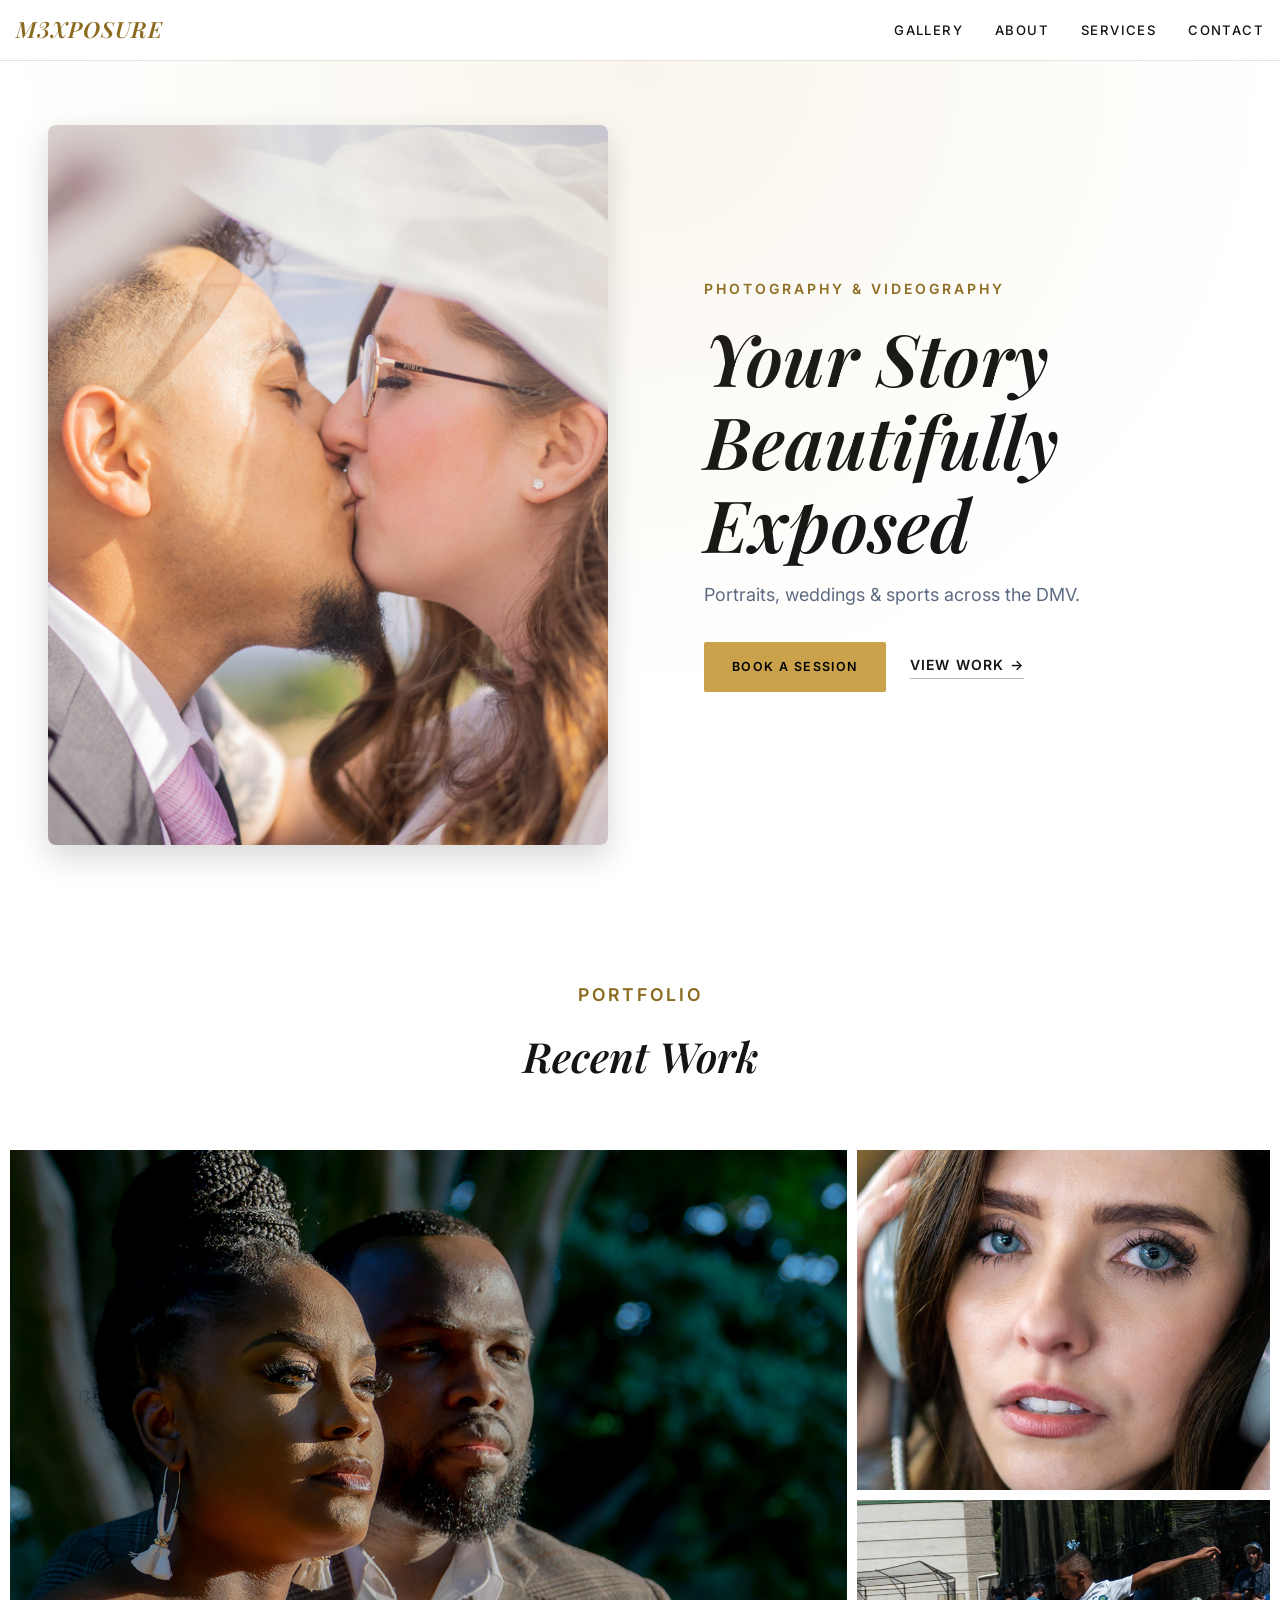
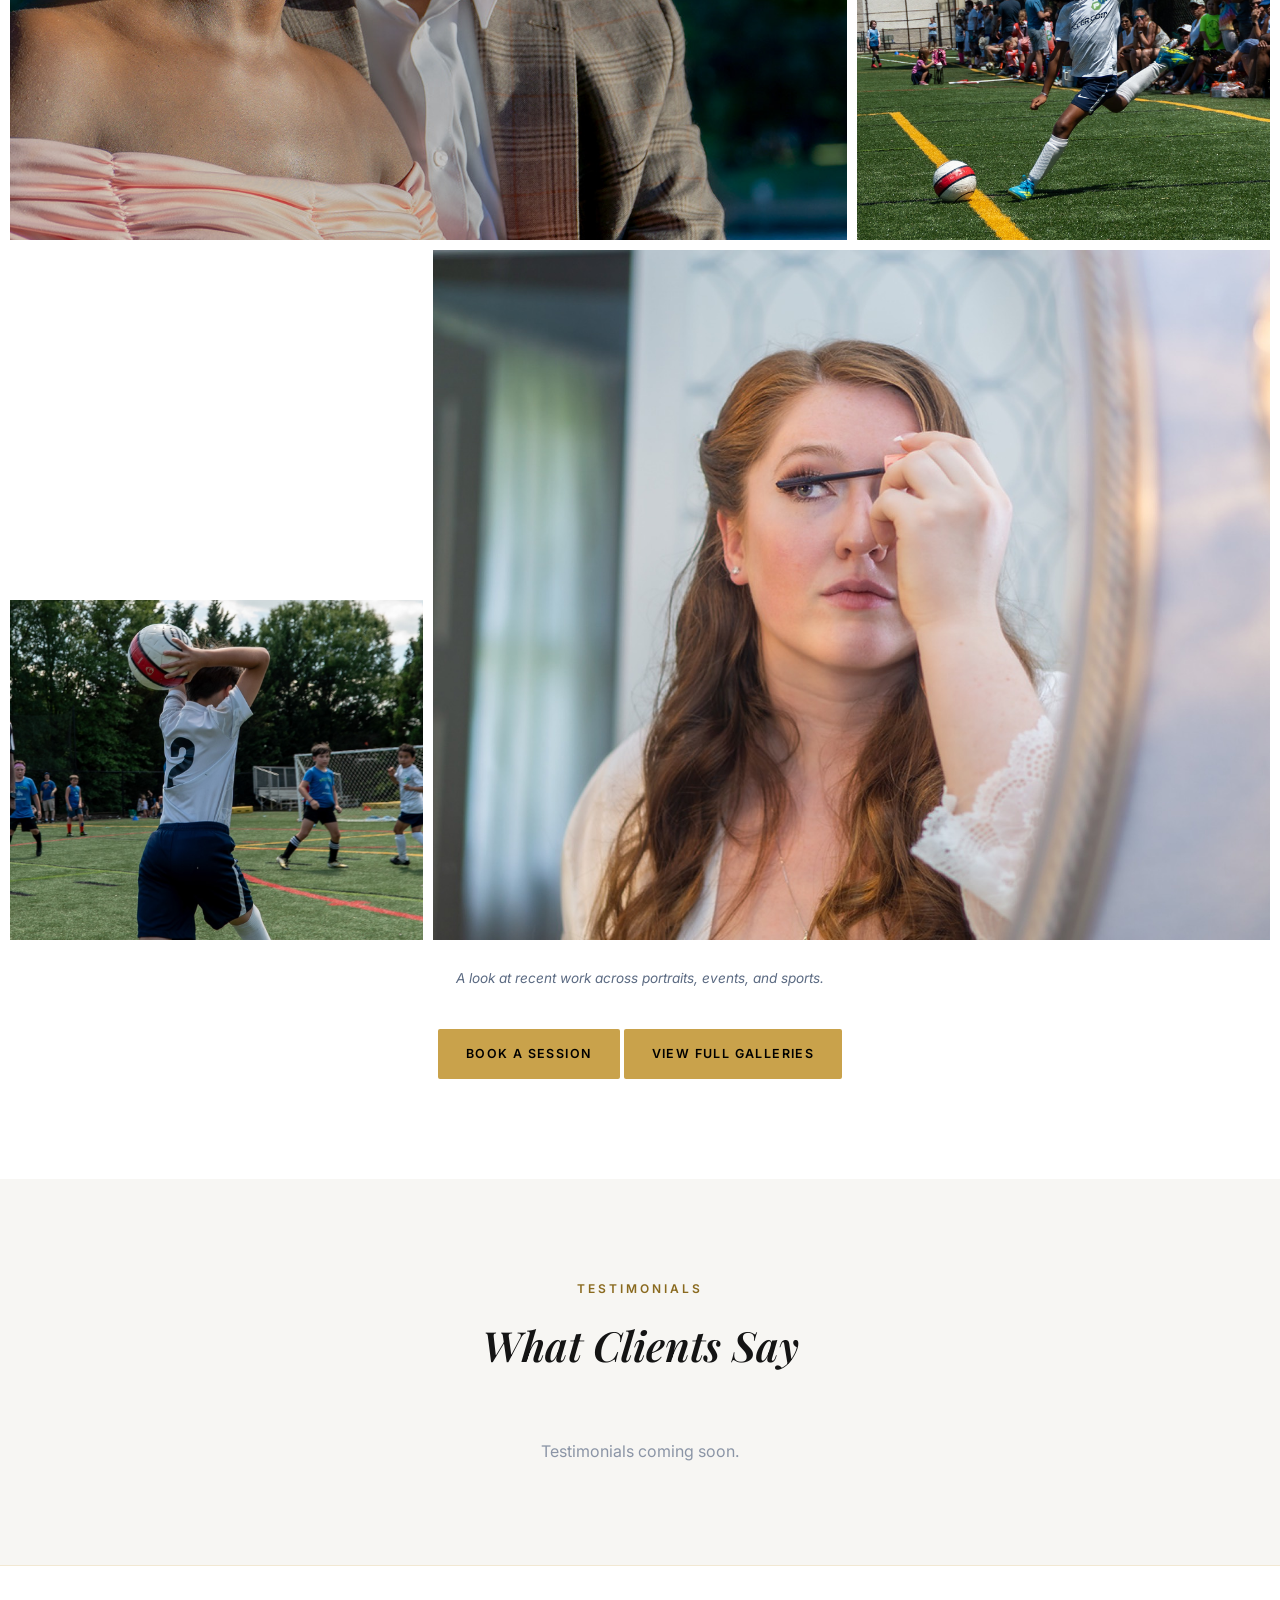
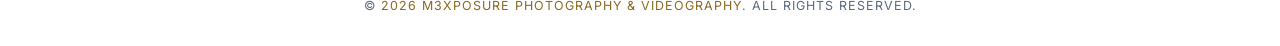
==== commit 288e70c9: "Add gold M3XPOSURE wordmark to header nav Replaces the removed logo image with a text wordmark and f" ====
--- a/index.html
+++ b/index.html
@@ -14,6 +14,7 @@
 
 <header>
   <nav>
+    <a href="index.html" class="brand">M3XPOSURE</a>
     <button class="nav-toggle" id="navToggle" aria-label="Toggle menu">
       <span></span><span></span><span></span>
     </button>
--- a/styles.css
+++ b/styles.css
@@ -124,10 +124,21 @@
 nav {
   display: flex;
   align-items: center;
-  justify-content: flex-end;
+  justify-content: space-between;
   max-width: 1300px;
   margin: 0 auto;
   padding: 12px 16px;
+}
+
+.brand {
+  font-family: 'Playfair Display', serif;
+  font-weight: 600;
+  font-style: italic;
+  font-size: 1.4rem;
+  letter-spacing: 1px;
+  color: var(--accent-on-light);
+  font-variant-numeric: lining-nums;
+  font-feature-settings: "lnum" 1;
 }
 
 .nav-links {
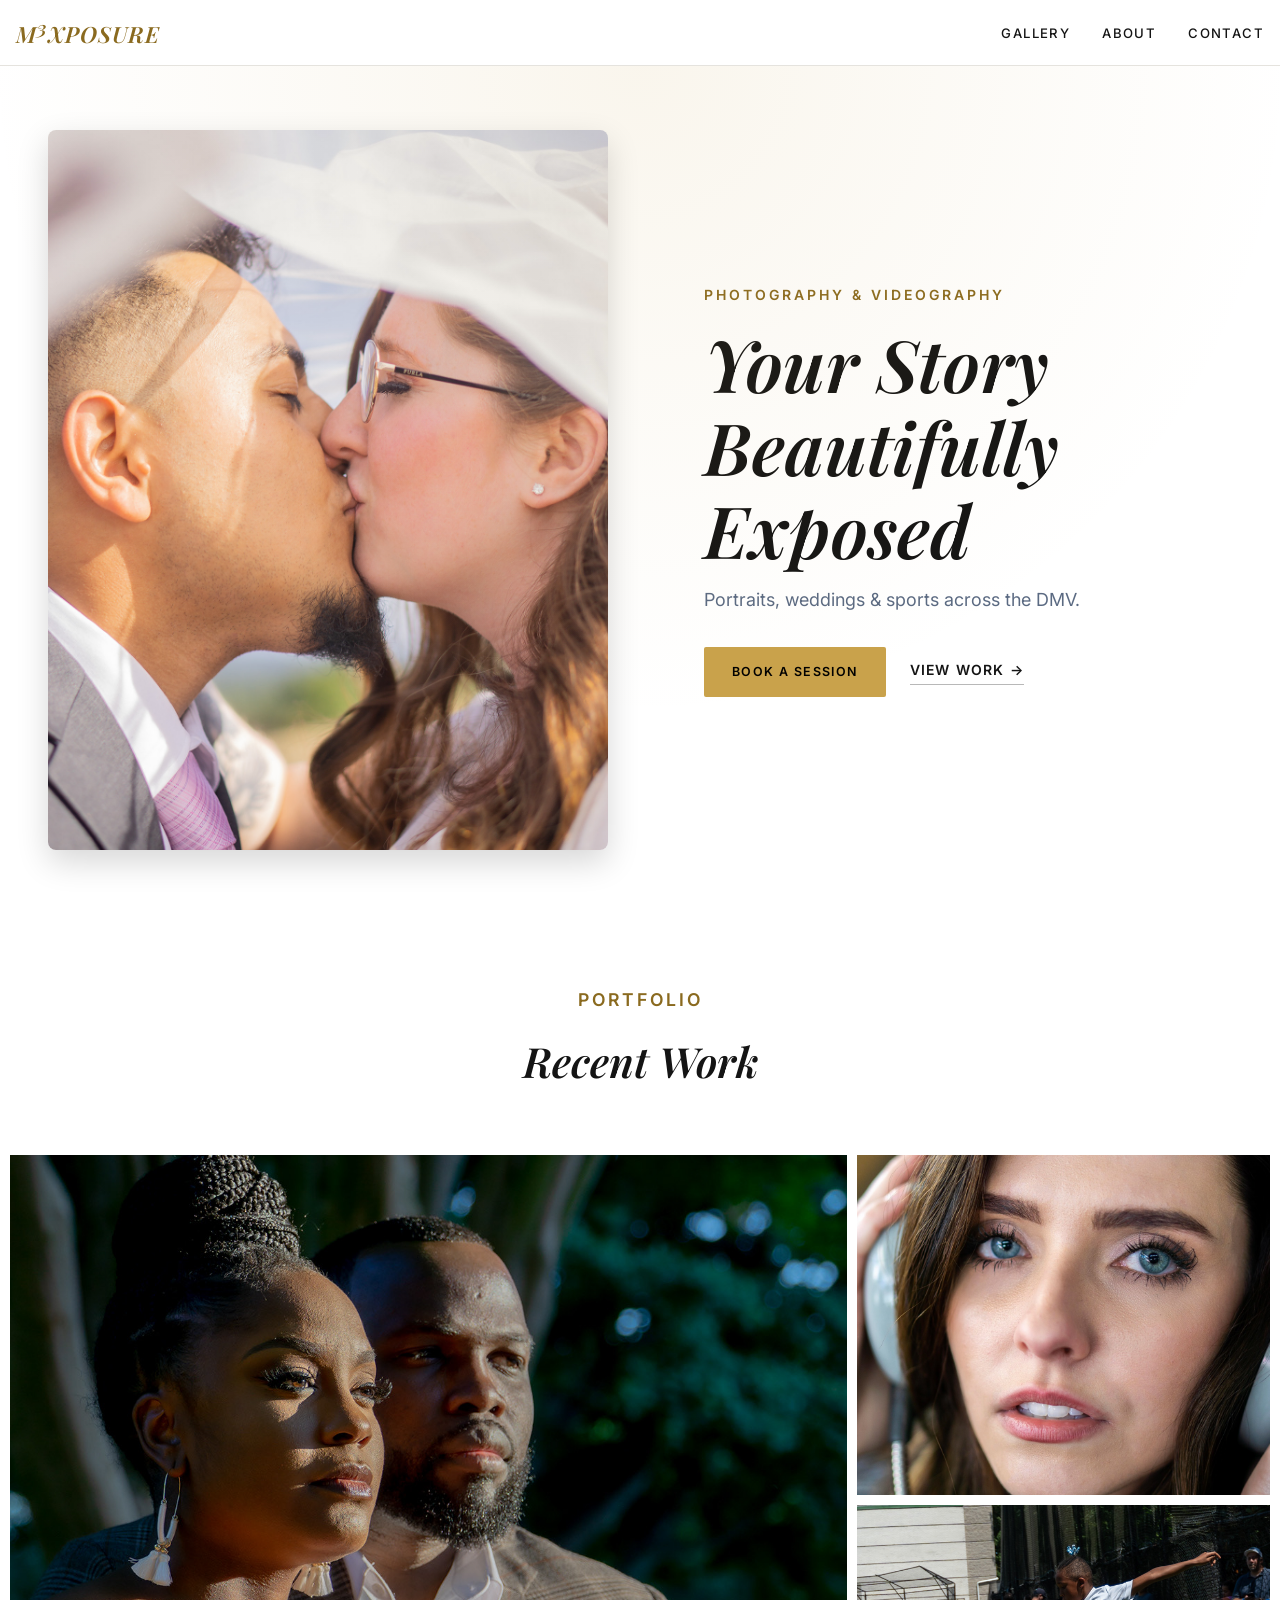
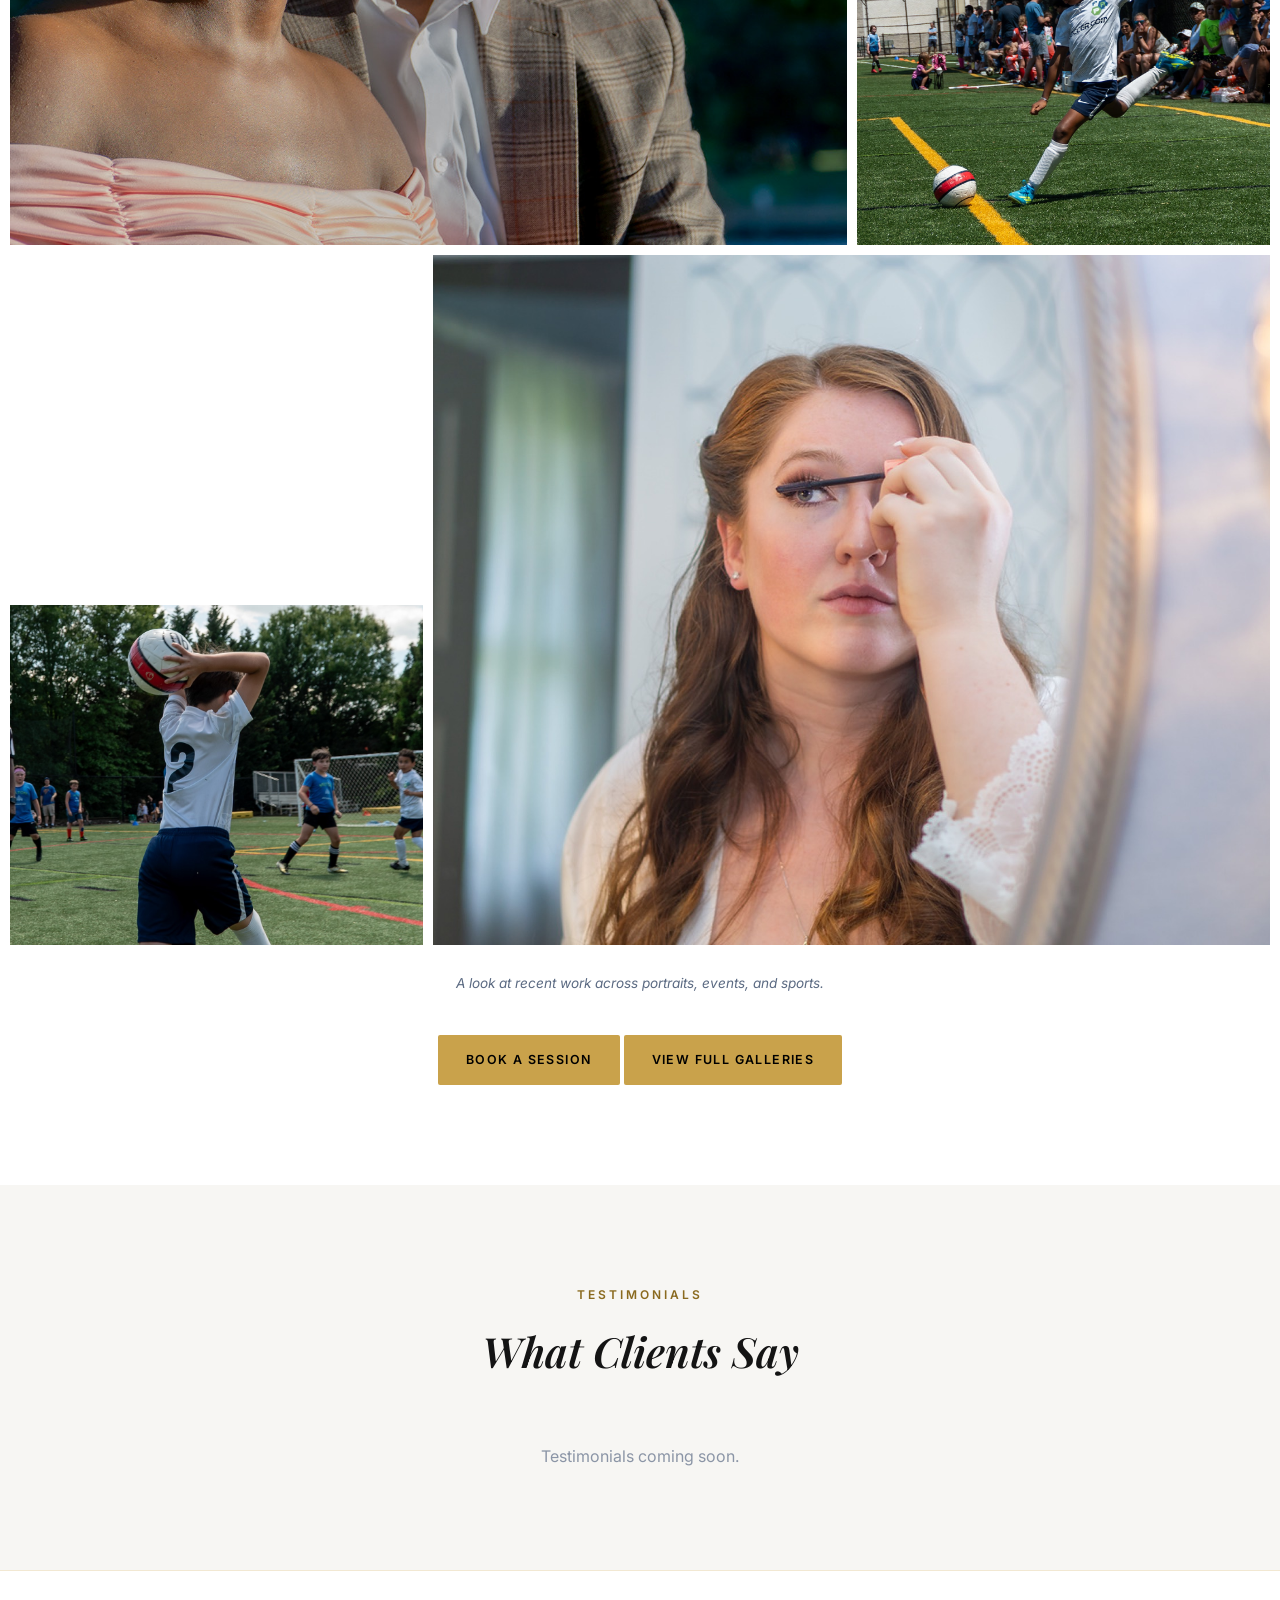
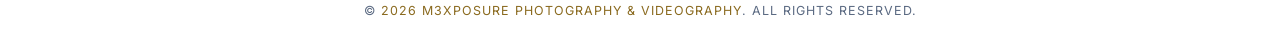
==== commit d3328217: "Remove Services page Delete services.html, drop the Services link from the nav on every page, and re" ====
--- a/index.html
+++ b/index.html
@@ -14,14 +14,13 @@
 
 <header>
   <nav>
-    <a href="index.html" class="brand">M3XPOSURE</a>
+    <a href="index.html" class="brand">M<sup>3</sup>XPOSURE</a>
     <button class="nav-toggle" id="navToggle" aria-label="Toggle menu">
       <span></span><span></span><span></span>
     </button>
     <ul class="nav-links" id="navLinks">
       <li><a href="gallery.html">Gallery</a></li>
       <li><a href="about.html">About</a></li>
-      <li><a href="services.html">Services</a></li>
       <li><a href="contact.html">Contact</a></li>
     </ul>
   </nav>
--- a/styles.css
+++ b/styles.css
@@ -137,8 +137,11 @@
   font-size: 1.4rem;
   letter-spacing: 1px;
   color: var(--accent-on-light);
-  font-variant-numeric: lining-nums;
-  font-feature-settings: "lnum" 1;
+}
+
+.brand sup {
+  font-size: 0.85em;
+  top: -0.5em;
 }
 
 .nav-links {
@@ -298,7 +301,7 @@
   box-shadow: 0 1px 3px rgba(0,0,0,0.06);
 }
 
-/* Smaller hero variant used on secondary pages like Services */
+/* Smaller hero variant used on secondary pages */
 .page-hero {
   padding: 40px 24px 28px;
   background: var(--white);
@@ -642,126 +645,6 @@
 
 @media (max-width: 720px) {
   .category-card { flex-basis: 100%; }
-}
-
-/* SERVICES */
-.services-group { margin-bottom: 60px; }
-.services-group:last-child { margin-bottom: 0; }
-
-.services-group h3 {
-  font-size: 1.2rem;
-  font-style: italic;
-  color: var(--navy);
-  padding-bottom: 12px;
-  margin-bottom: 26px;
-  border-bottom: 1px solid #e7e5df;
-  position: relative;
-}
-
-.services-group h3::after {
-  content: "";
-  position: absolute;
-  left: 0;
-  bottom: -1px;
-  width: 46px;
-  height: 2px;
-  background: var(--gold);
-}
-
-.cards-grid {
-  display: grid;
-  grid-template-columns: repeat(auto-fit, minmax(260px, 1fr));
-  gap: 1px;
-  background: #e7e5df;
-  border: 1px solid #e7e5df;
-}
-
-.card {
-  background: var(--white);
-  padding: 28px 26px;
-  transition: background-color 0.3s ease, color 0.3s ease;
-}
-
-.card:hover,
-.card:focus-visible {
-  background-color: var(--gold);
-}
-
-.card:hover h4,
-.card:hover .price,
-.card:hover p,
-.card:hover .note,
-.card:focus-visible h4,
-.card:focus-visible .price,
-.card:focus-visible p,
-.card:focus-visible .note {
-  color: #000000;
-}
-
-.card-top {
-  display: flex;
-  justify-content: space-between;
-  align-items: flex-start;
-  gap: 12px;
-  margin-bottom: 10px;
-}
-
-.card h4 {
-  font-family: 'Playfair Display', serif;
-  font-size: 1.15rem;
-  color: var(--navy);
-  font-weight: 600;
-}
-
-.price {
-  color: var(--accent-on-light);
-  font-weight: 600;
-  font-size: 1.05rem;
-  white-space: nowrap;
-  font-family: 'Inter', sans-serif;
-}
-
-.card p {
-  color: var(--text-muted);
-  font-size: 0.92rem;
-  margin-bottom: 8px;
-}
-
-.card .note {
-  font-size: 0.82rem;
-  color: #8b95a6;
-  font-style: italic;
-}
-
-.addons-list {
-  background: #e7e5df;
-  border: 1px solid #e7e5df;
-  display: flex;
-  flex-direction: column;
-  gap: 1px;
-}
-
-.addon-row {
-  display: flex;
-  justify-content: space-between;
-  align-items: center;
-  padding: 20px 26px;
-  gap: 16px;
-  flex-wrap: wrap;
-  background: var(--white);
-}
-
-.addon-row div h4 {
-  font-family: 'Playfair Display', serif;
-  font-size: 1.05rem;
-  color: var(--navy);
-  font-weight: 600;
-  margin-bottom: 4px;
-}
-
-.addon-row div p {
-  font-size: 0.88rem;
-  color: var(--text-muted);
 }
 
 /* TESTIMONIALS */
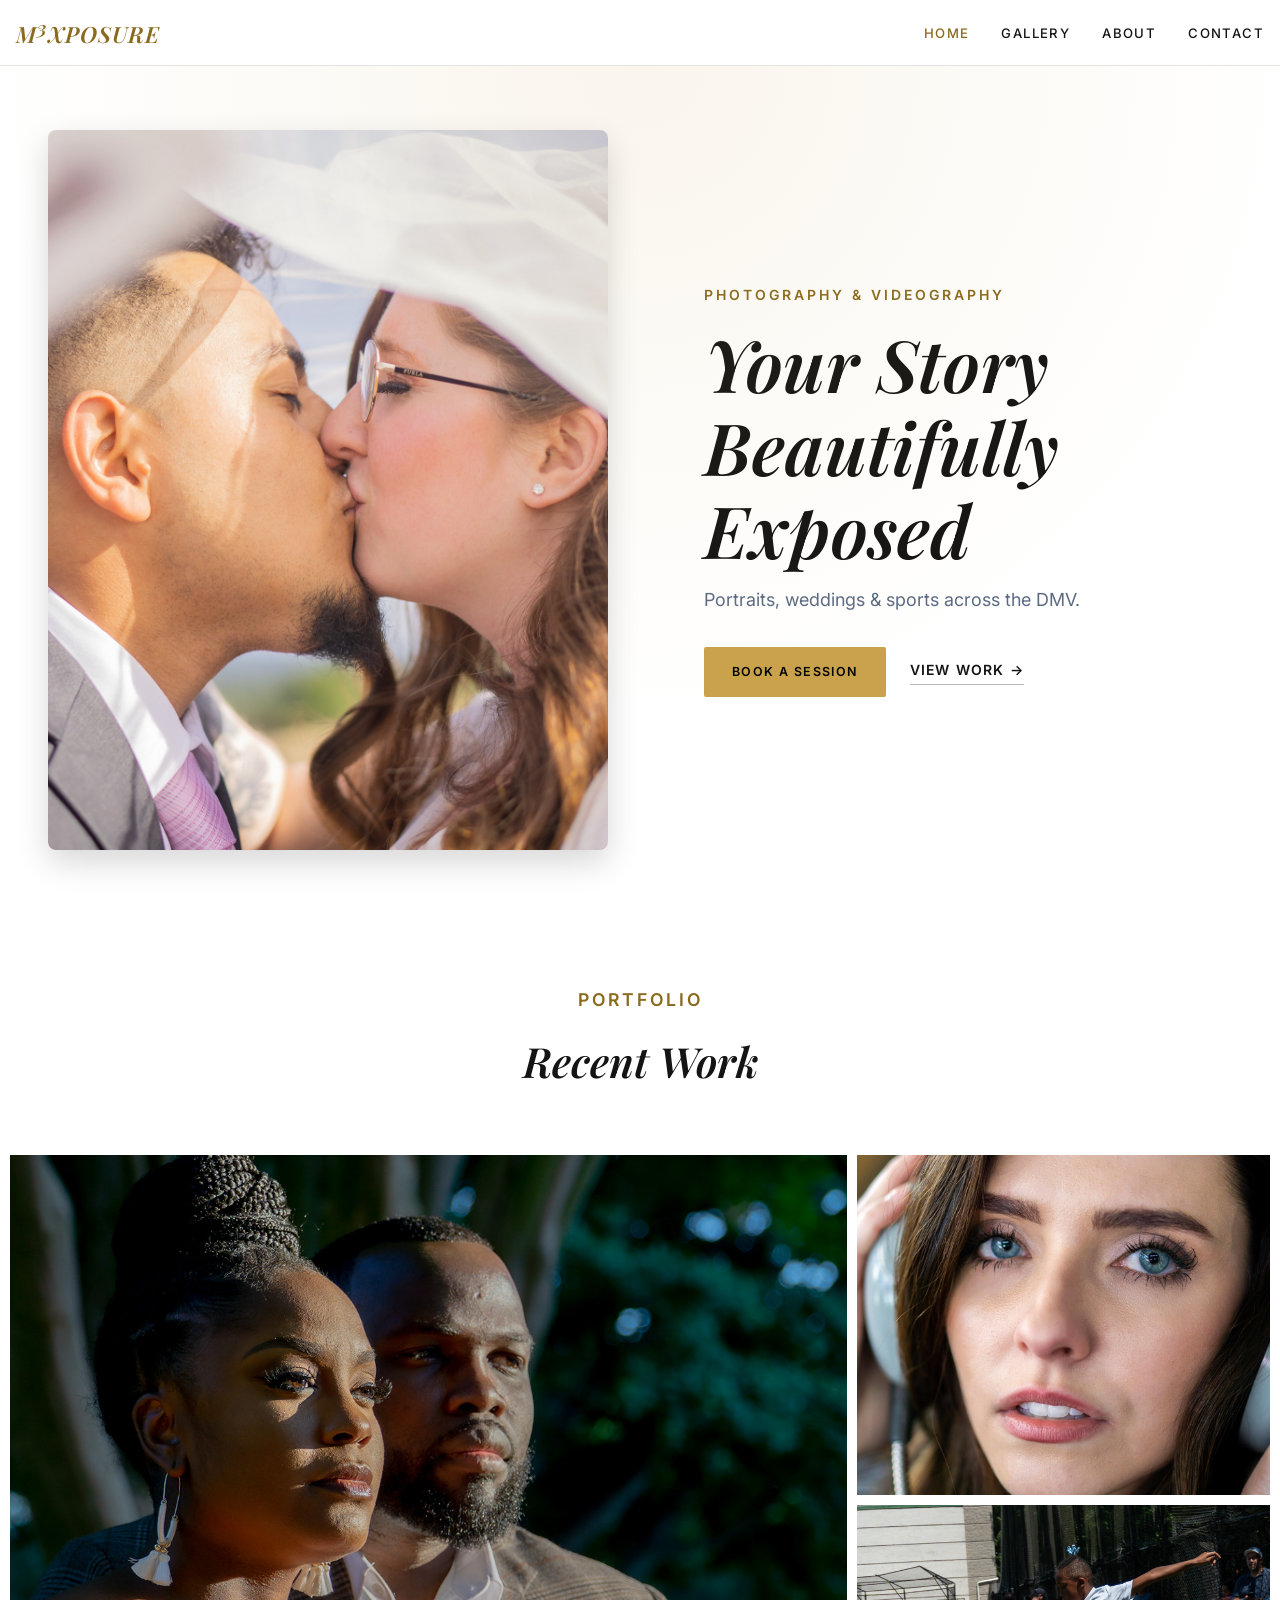
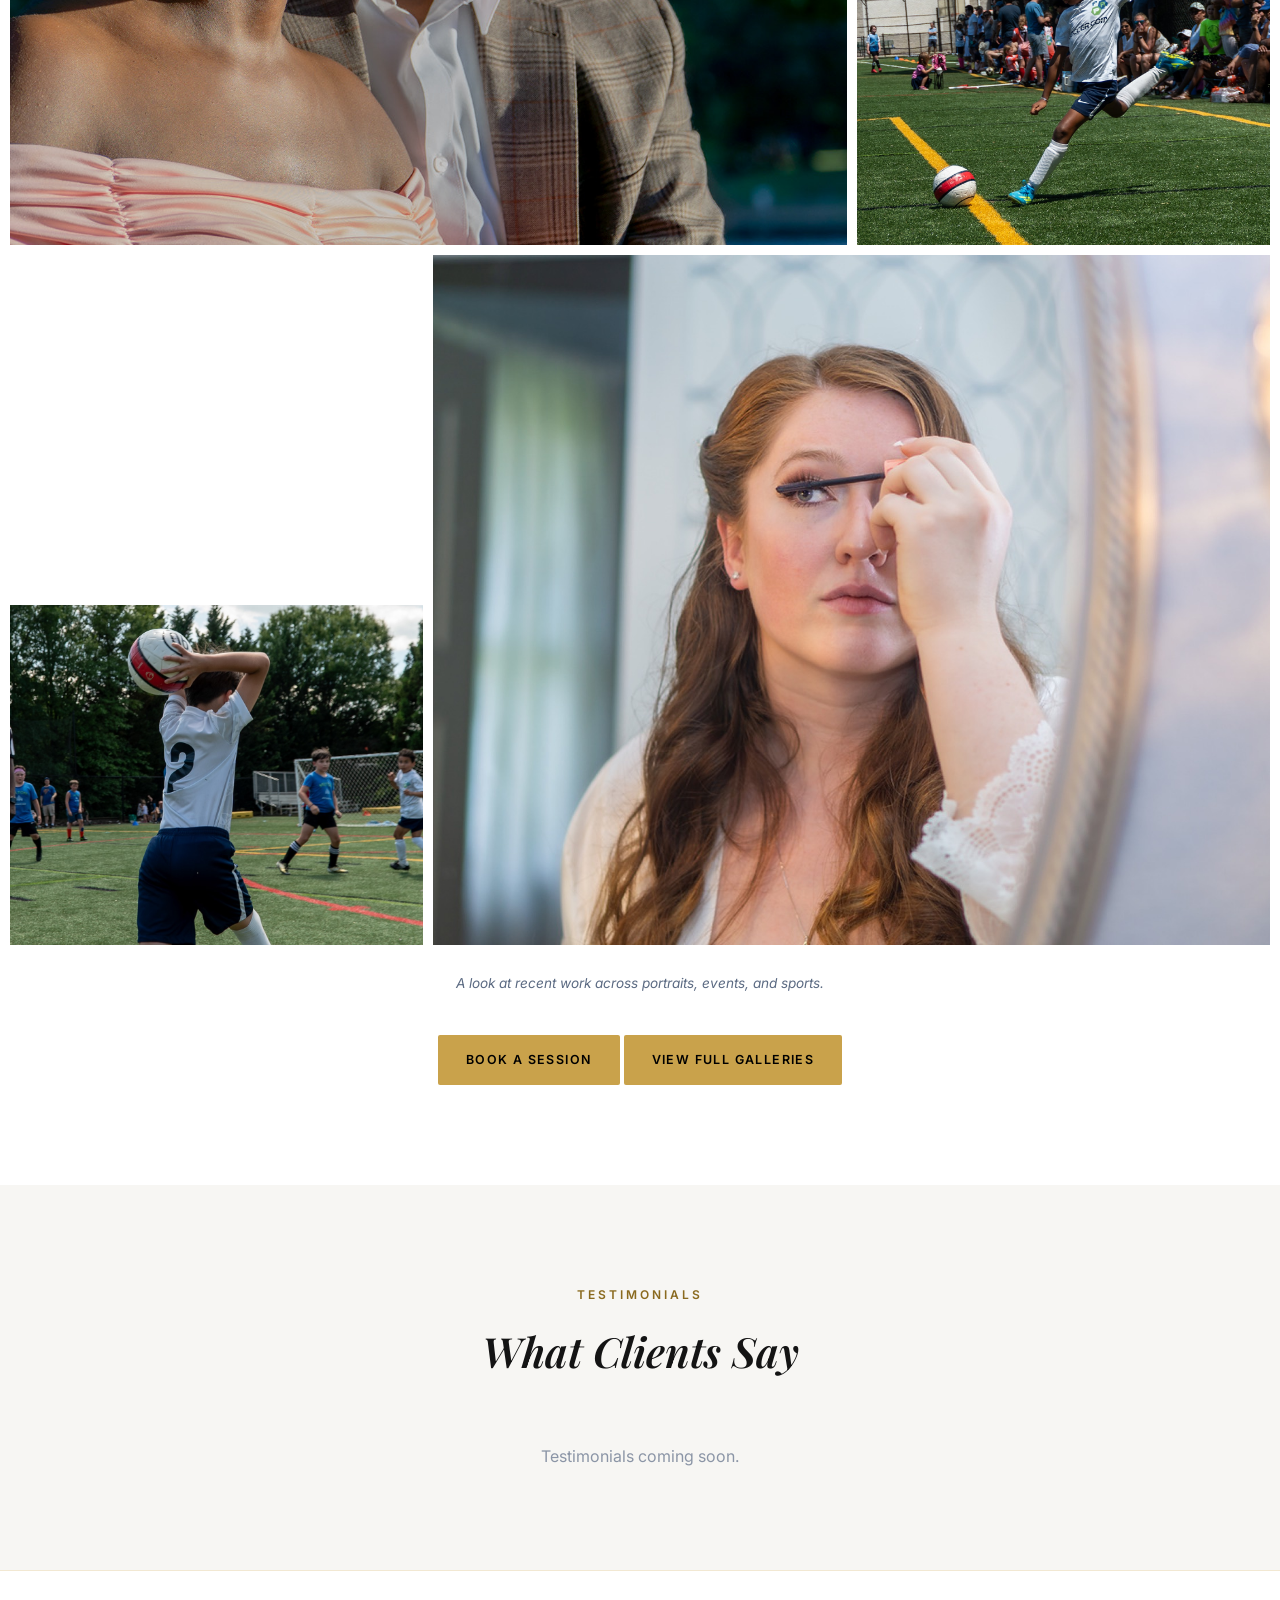
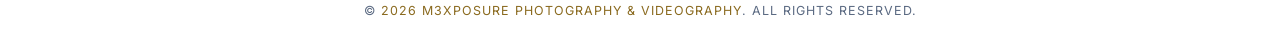
==== commit 2562999b: "Add Home link to the top navigation Co-Authored-By: Claude Opus 5.5 <noreply@anthropic.com>" ====
--- a/index.html
+++ b/index.html
@@ -19,6 +19,7 @@
       <span></span><span></span><span></span>
     </button>
     <ul class="nav-links" id="navLinks">
+      <li><a href="index.html" class="active">Home</a></li>
       <li><a href="gallery.html">Gallery</a></li>
       <li><a href="about.html">About</a></li>
       <li><a href="contact.html">Contact</a></li>
--- a/styles.css
+++ b/styles.css
@@ -531,6 +531,9 @@
   justify-content: center;
   z-index: 1000;
   padding: 40px;
+  touch-action: pan-y pinch-zoom;
+  overscroll-behavior: contain;
+  user-select: none;
 }
 
 .lightbox.open { display: flex; }
@@ -540,6 +543,7 @@
   max-height: 86vh;
   object-fit: contain;
   box-shadow: 0 20px 60px rgba(0,0,0,0.5);
+  transition: transform 0.25s ease;
 }
 
 .lightbox-close,
